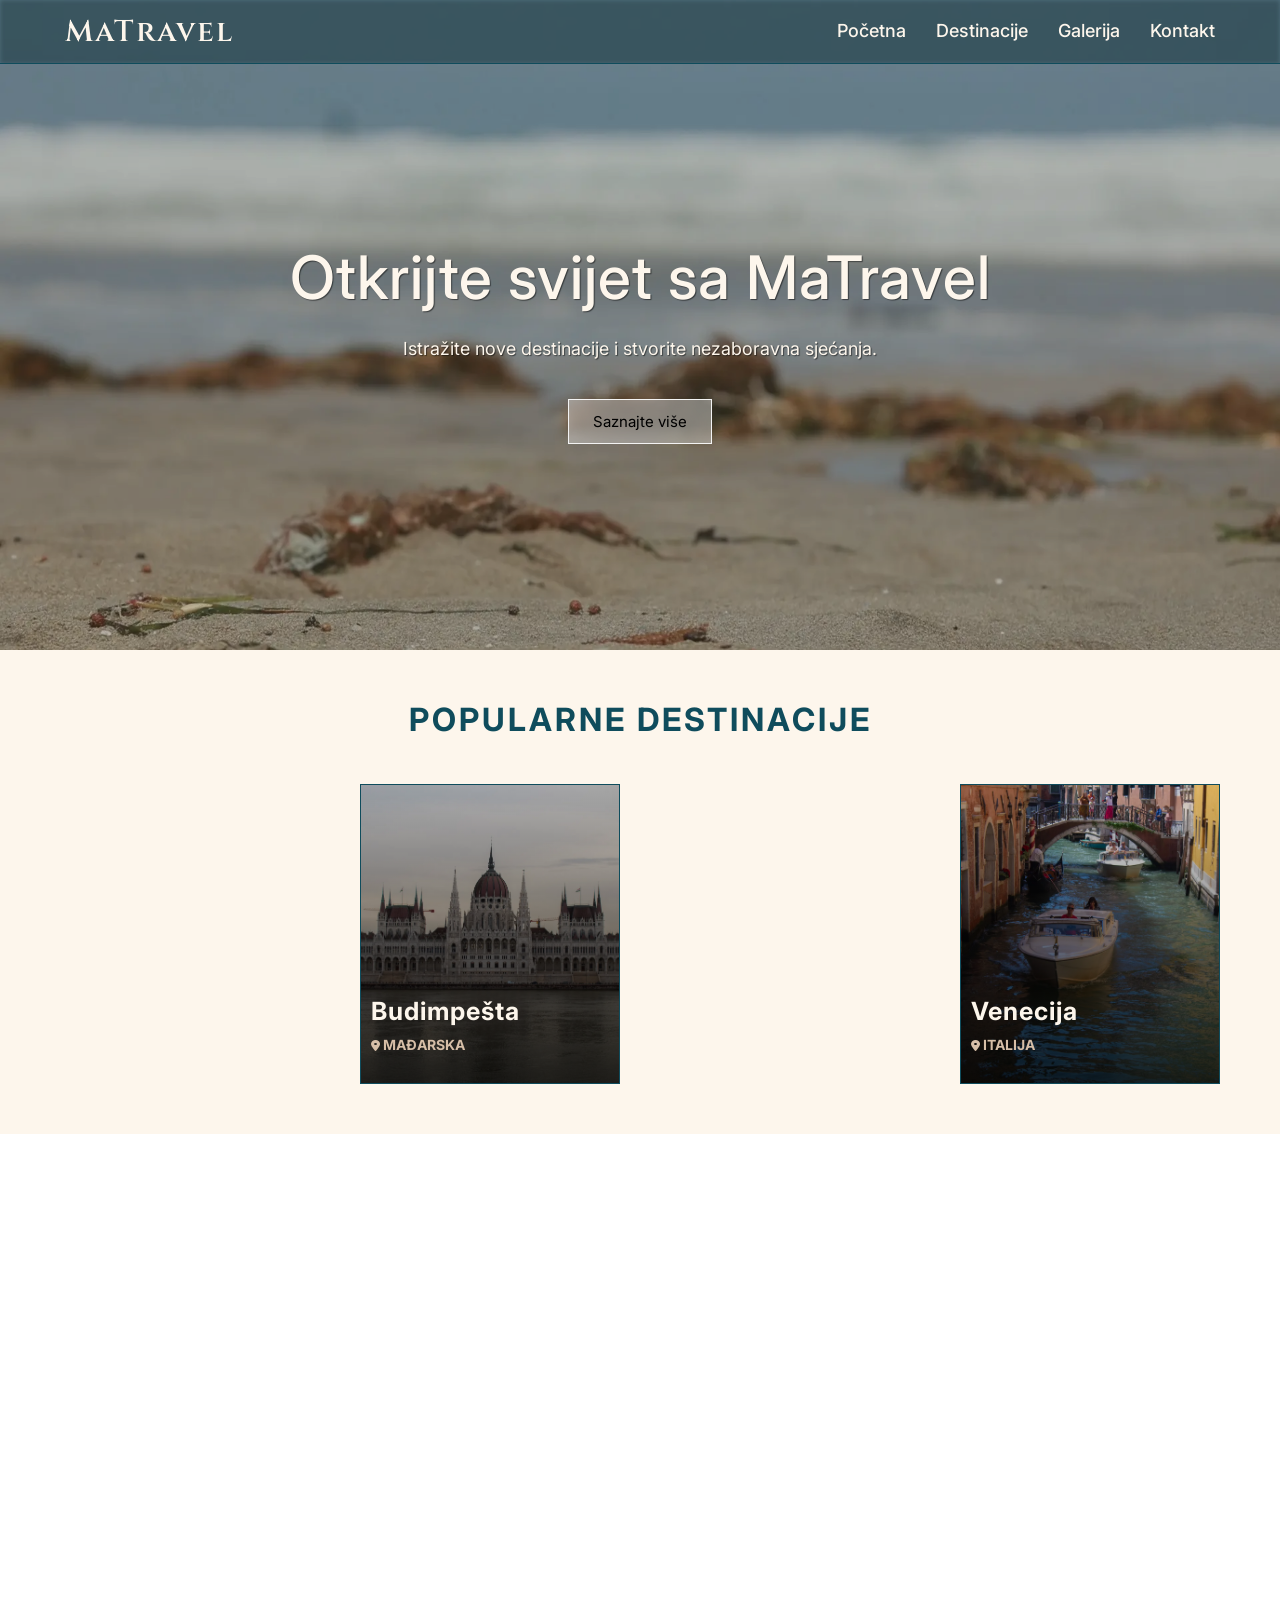
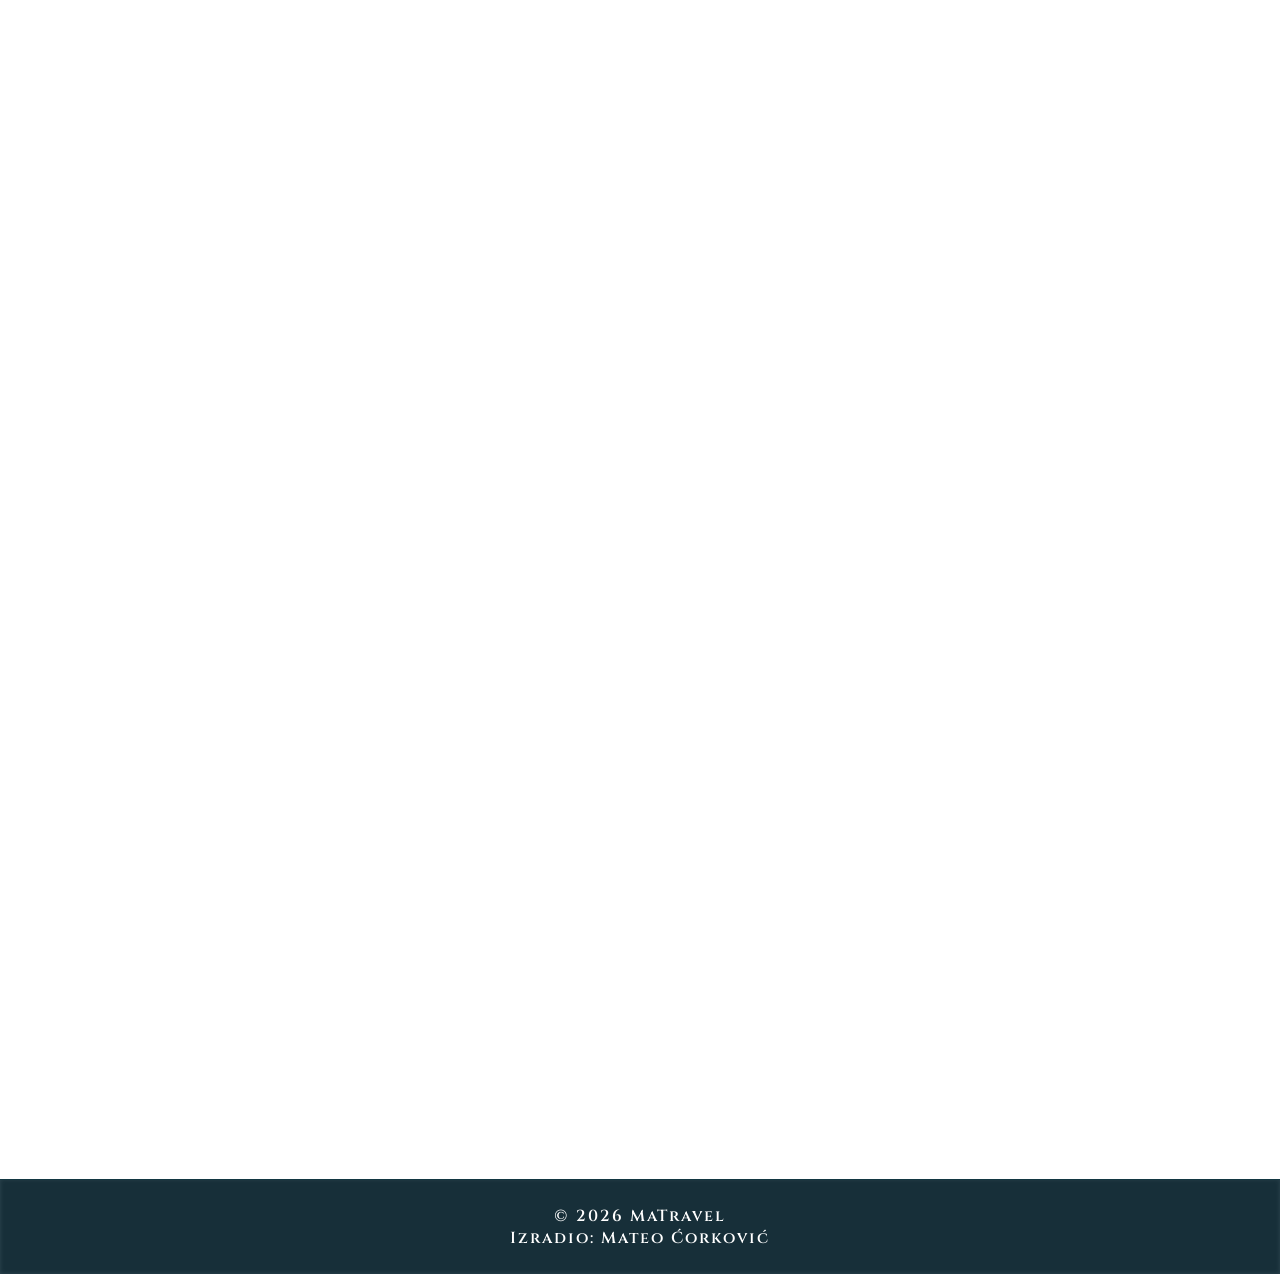
==== index.html @ d423e61f "bverbe" ====
<!DOCTYPE html>
<html lang="hr">
<head>
    <meta charset="UTF-8">
    <meta name="viewport" content="width=device-width, initial-scale=1.0">
    <meta name="description" content="MaTravel je web stranica napravljena za izradu završnog rada. Smisao stranice je da predstavlja agenciju za putovanja kako bih pomoću različitih verzija pokazao optimizaciju stranice.">
    <title>MaTrevel - destinacije i putovanja</title>
    <meta name="author" content="Mateo Ćorković">
    <link rel="stylesheet" href="izgledMINI.min.css">
    <link rel="icon" href="slike/favicon.ico" type="image/x-icon">
    <link rel="preload" as="font" href="Interfont.woff2" type="font/woff2" crossorigin>
    <link rel="preload" as="font" href="Cinzelfont.woff2" type="font/woff2" crossorigin>
    <link rel="preload" as="style" href="https://cdnjs.cloudflare.com/ajax/libs/font-awesome/6.5.0/css/all.min.css" onload="this.onload=null;this.rel='stylesheet'">
</head>
<body>
    <header class="navbar">
        <div class="container">
            <a href="index.html" class="logo">MaTravel</a>

            <nav class="navigacija" id="navigacija">
                <a href="index.html">Početna</a>
                <a href="destinacije.html">Destinacije</a>
                <a href="galerija.html">Galerija</a>
                <a href="kontakt.html">Kontakt</a>
            </nav>

            <div class="hamburger" id="hamburger">
            ☰
            </div>
        </div>
    </header>
    <main>
        <section class="pocetna skriveno">
        <video autoplay muted loop playsinline class="pozadinaplaza" preload="metadata" poster="slike/thumbnail.webp">
            <source src="video/plaza.mp4" type="video/MP4">
        </video>

        <div class="overlay"></div>
        <div class="container">
            <div class="odjeljak skriveno">
                <h1>Otkrijte svijet sa MaTravel</h1>
                <p>Istražite nove destinacije i stvorite nezaboravna sjećanja.</p>
                <a href="destinacije.html" class="odjeljakgumb">Saznajte više</a>
            </div>
        </div>
    </section>
    <section class="destinacije skriveno">
        <div class="container">
            <h2>Popularne destinacije</h2>
            <div class="karticepolozaj">
                <a href="destinacije.html" class="kartica lanzarote skriveno">
                    <div class="zoom"></div>
                    <div class="tamnije"></div>
                    <div class="karticasadrzaj">
                        <h3>Lanzarote</h3>
                        <h4><i class="fa-solid fa-location-dot"></i> Španjolska</h4>
                    </div>
                </a>
                <a href="destinacije.html" class="kartica budimpesta skriveno2">
                    <div class="zoom"></div>
                    <div class="tamnije"></div>
                    <div class="karticasadrzaj">
                        <h3>Budimpešta</h3>
                        <h4><i class="fa-solid fa-location-dot"></i> Mađarska</h4>

                    </div>
                </a>
                <a href="destinacije.html" class="kartica casablanca skriveno">
                    <div class="zoom"></div>
                    <div class="tamnije"></div>
                    <div class="karticasadrzaj">
                        <h3>Casablanca</h3>
                        <h4><i class="fa-solid fa-location-dot"></i> Maroko</h4>

                    </div>
                </a>
                <a href="destinacije.html" class="kartica venecija skriveno2">
                    <div class="zoom"></div>
                    <div class="tamnije"></div>
                    <div class="karticasadrzaj">
                        <h3>Venecija</h3>
                        <h4><i class="fa-solid fa-location-dot"></i> Italija</h4>
                    </div>
                </a>
            </div>
        </div>
    </section>
    <section class="zastobasmi skriveno">
        <div class="container">
            <div class="naslovzastobasmi skriveno">
                <h2>Zašto baš mi?</h2>
                <p>Putujte sigurno, jednostavno i bez stresa uz naš tim stručnjaka.</p>
            </div>

            <div class="karticezasto">

                <div class="karticazasto skriveno">
                    <i class="fa-solid fa-shield-halved"></i>
                    <h3>Sigurno putovanje</h3>
                    <p>Vaša sigurnost i zadovoljstvo uvijek su nam na prvom mjestu.</p>
                </div>

                <div class="karticazasto skriveno2">
                    <i class="fa-solid fa-tags"></i>
                    <h3>Najbolje cijene</h3>
                    <p>Pronađite vrhunske destinacije po povoljnim cijenama.</p>
                </div>

                <div class="karticazasto skriveno">
                    <i class="fa-solid fa-plane-departure"></i>
                    <h3>Brza rezervacija</h3>
                    <p>Rezervirajte svoje putovanje brzo i jednostavno online.</p>
                </div>

            </div>
        </div>
    </section>
    <section>
        <div class="container">
            <div class="opcenito">
                <div class="opcenitotekst skriveno2">
                    <h2>Šta je MaTravel?</h2>
                    <div class="skriven">
                    <p>MaTravel je web stranica koja omogućava ljudima da pronađu zanimljive i popularne destinacije za putovanje. Destinacije koje obuhvaća MaTrevel nisu ograničene samo na Europu već na cijeli svijet.</p>
                </div>
                <div class="skriveno2">
                    <p>Cilj MaTravel je olakšati ljudima organizirati i realizirati odmor u što kraćem vremenu i sa što manjom cijenom.</p>
                </div>
                <div class="skriveno">
                    <p>Ova stranica je izrađena za završni rad i svrha je različitim verzijama ove stranice dokazati kako radi optimizacija web stranica, te na koje se sve načine ta optimizacije može napraviti.</p>
                </div>
                <div class="gumbklasa skriveno2">
                    <a href="kontakt.html" class="gumb">Pročitaj više</a>
                </div>
                </div>
                
                <div class="opcenitoslika skriveno2">
                    <img src="slike/opcenitoslika.webp"  loading="lazy" alt="Ilustracija MaTravel stranice">
                </div>
            </div>
        </div>
    </section>

    <section class="slajdshow skriveno">
        <div class="kutijaslajd">
            <div class="slajd active">
                <img src="slike/slajdshow/venecija.webp" loading="lazy" alt="Kanali u Veneciji">
                <div class="poruka">Putovanja za pamćenje</div>
            </div>
            <div class="slajd">
                <img src="slike/slajdshow/verona.webp" loading="lazy" alt="Zgrade grada Verona">
                <div class="poruka">Neka avantura počne</div>
            </div>
            <div class="slajd">
                <img src="slike/slajdshow/lanzarote3.webp" loading="lazy" alt="Pogled sa vrha otoka Lanzarote">
                <div class="poruka">Istraži svijet</div>
            </div>
            <div class="slajd">
                <img src="slike/slajdshow/kamenje.webp" loading="lazy" alt="Kamenje i litice na Lanzaroteu">
                <div class="poruka">Putovanja za pamćenje</div>
            </div>
            <div class="slajd">
                <img src="slike/slajdshow/zagreb.webp" loading="lazy" alt="Centar grada Zagreba">
                <div class="poruka">Neka avantura počne</div>
            </div>
        </div>
    </section>

    </main>
    <footer>
        <p>© 2026 MaTravel</p>
        <p>Izradio: Mateo Ćorković</p>
    </footer>
   
    <script src="scriptMINI.min.js" defer></script>
</body>
</html>
---- izgledMINI.min.css ----
.navigacija a.active,.navigacija a:hover{border-bottom:2px solid #e9c46a}.hamburger,.logo,.navbar,.navigacija a,.odjeljak{color:#fdf6ec}.destinacije,.odjeljak,.odjeljak p,footer{text-align:center}.kartica,.logo,.navigacija a,.odjeljakgumb{text-decoration:none}.naslovzastobasmi h2,.naslovzastobasmi p,.odjeljak h1,.odjeljak p{text-shadow:1px 1px 1px rgba(0,0,0,.5)}.kartica,.pocetna,.slajdshow{overflow:hidden}.navbar,.opcenito .gumb:hover{backdrop-filter:blur(2px) brightness(0.7)}.forma button:hover,.karticazasto:hover{backdrop-filter:blur(2px) brightness(1)}*{margin:0;padding:0;box-sizing:border-box}@font-face{font-family:Inter;src:url("Interfont.woff2") format("woff2");font-weight:100 900;font-style:normal;font-display:swap}@font-face{font-family:Cinzel;src:url("Cinzelfont.woff2") format("woff2");font-weight:400 900;font-style:normal;font-display:swap}body{font-family:Inter,sans-serif;color:#222;font-display:swap}.logo,footer{font-family:Cinzel,serif;font-weight:600;letter-spacing:2px}.container{max-width:1200px;margin:0 auto;padding:0 20px}.navbar{width:100%;position:absolute;top:0;left:0;z-index:5;background:rgba(15,76,92,.25);border-bottom:1px solid #0f4c5c}.pocetna,footer{position:relative}.navbar .container{display:flex;justify-content:space-between;align-items:center;padding:0 25px}.logo{font-size:30px}.navigacija{display:flex;gap:30px;font-family:Inter,sans-serif;font-weight:500}.navigacija a{font-size:18px;transition:.4s;border-bottom:2px solid transparent;padding:20px 0}.navigacija a:hover{color:#e9c46a}.hamburger{display:none;font-size:32px;cursor:pointer}footer{z-index:10;width:100%;backdrop-filter:blur(2px) brightness(0.1);background:rgba(24,50,61,.9);border-top:1px solid #0f3741c0;color:#fff;padding:25px 0}footer p{font-size:16px}.pocetna{height:650px;display:flex;align-items:center;justify-content:center}.overlay,.pozadinaplaza{position:absolute;width:100%;height:100%;top:0;left:0}.pozadinaplaza{object-fit:cover;z-index:1}.overlay{z-index:2;background:rgba(48,48,28,.315)}.odjeljak{position:relative;z-index:3;max-width:1050px}.odjeljak h1{font-size:60px;margin-bottom:25px}.odjeljak p{font-size:18px;margin-bottom:40px}.odjeljakgumb{display:inline-block;padding:12px 24px;background-color:#fdf6ec;color:#000;font-size:15px;cursor:pointer;backdrop-filter:blur(22px) brightness(0.7);background:rgba(255,255,255,.4);border:1px solid #f3f3f3}.gumbdestinacije:hover,.odjeljakgumb:hover{background-color:#e9c46a;color:#000;transition:.5s;backdrop-filter:blur(2px) brightness(1);background:rgba(92,87,15,.25);border:1px solid #e9c46a;text-decoration:none}.destinacije{padding:50px 0;background-color:#fdf6ec}.destinacije h2{font-size:32px;color:#0f4c5c;margin-bottom:45px;letter-spacing:3px;text-transform:uppercase}.karticepolozaj{display:flex;justify-content:space-between;gap:30px;flex-wrap:wrap}.kartica{width:260px;height:300px;border:1px solid #0f4c5c;position:relative;display:flex;align-items:flex-end;color:#fdf6ec;cursor:pointer}.kutijaslajd,.slajdshow{width:100%;position:relative}.tamnije{position:absolute;inset:0;background:linear-gradient(to top,rgba(0,0,0,.8),rgba(0,0,0,.1));z-index:1}.zastobasmi,.zoom{background-size:cover;background-repeat:no-repeat}.karticasadrzaj{position:relative;padding:30px 10px;z-index:2;text-align:left;transition:transform .3s}.zastobasmi::before,.zoom{position:absolute;inset:0}.lanzarote,.lanzarote .zoom{background-image:url("slike/lanzarote/lanzarote.webp")}.budimpesta,.budimpesta .zoom{background-image:url("slike/budimpesta/budimpesta.webp")}.casablanca,.casablanca .zoom{background-image:url("slike/casablanca/casablanca.webp")}.venecija,.venecija .zoom{background-image:url("slike/venecija/venecija.webp")}.karticasadrzaj h3{font-size:25px;padding-bottom:10px;letter-spacing:1px}.karticasadrzaj h4{font-size:14px;text-transform:uppercase;color:#d6bea7}.karticasadrzaj i{font-size:12px;color:#d6bea7}.kartica:hover .karticasadrzaj{transform:translateY(-6px)}.kartica:hover .tamnije{background:linear-gradient(to top,rgba(0,0,0,.9),rgba(0,0,0,.35))}.kartica:hover .zoom{transform:scale(1.1)}.zoom{background-position:center;transition:transform .5s;z-index:0}.zastobasmi{background-image:url("slike/zastobasmi.webp");position:relative;padding:80px 0;color:#fdf6ec;text-align:center;background-position:center 50%}.naslovzastobasmi{margin-bottom:50px}.zastobasmi::before{content:"";background:rgba(17,17,11,.493)}.naslovzastobasmi h2{font-size:34px;margin-bottom:15px;letter-spacing:1px}.naslovzastobasmi p{font-size:17px;color:#fdf6ec}.zastobasmi .container{position:relative;z-index:2}.karticezasto{display:flex;justify-content:space-between;gap:30px}.karticazasto{flex:1;max-width:320px;padding:35px 25px;transition:.5s;color:#000;backdrop-filter:blur(2px) brightness(0.9);background:rgba(255,255,255,.4);border:1px solid #fdf6ec}.karticazasto:hover{color:#fdf6ec;background:rgba(15,76,92,.25);border:1px solid #0f4c5c;transition:.5s}.poruka,.slajd::before{background:rgba(0,0,0,.4)}.budimpesta:hover,.lanzarote:hover,.venecija:hover{transition:.5s ease-in-out}.karticazasto p{padding-top:10px}.prazno{margin-top:60px}.slajdshow{height:600px}.kutijaslajd{height:100%}.destinacijaslika::before,.poruka,.slajd,.slajd::before{position:absolute;inset:0}.slajd{height:600px;opacity:0;transition:opacity .8s}.skriveno,.skriveno2{opacity:0;transition:1s}.slajd.active{opacity:1}.slajd::before{content:"";z-index:1}.slajd img{object-fit:cover;width:100%;height:100%;transform:scale(1.05);transition:transform 1s}.slajd.active img{transform:scale(1)}.poruka{z-index:2;font-size:32px;display:flex;justify-content:center;align-items:center;color:#fdf6ec;padding-bottom:30px}.destinacijaslika,.karticaugaleriji{position:relative;overflow:hidden}.skriveno{transform:translateY(50px)}.skriveno2{transform:translateY(-50px)}.pokazi{opacity:1;transform:translateY(0)}.opcenito{display:flex;align-items:center;justify-content:space-between;padding:70px 0}.opcenitotekst{width:50%}.opcenito h2{font-size:36px;margin-bottom:22px}.opcenito p{font-size:16px;line-height:1.6;margin-bottom:12px}.forma button,.gumbdestinacije,.opcenito .gumb{color:#fdf6ec;font-size:15px;cursor:pointer;text-decoration:none}.opcenitoslika{width:50%;display:flex;justify-content:right;align-items:right}.opcenitoslika img{width:90%;max-width:500px;border:1px solid #000;object-fit:contain}.gumbklasa{margin-top:40px}.forma button,.opcenito .gumb{padding:12px 24px;border:1px solid #0f4c5c;backdrop-filter:blur(2px) brightness(0.2);background:rgba(15,76,92,.25)}.opcenito .gumb:hover{background-color:#e9c46a;color:#000;transition:.5s;text-decoration:none;background:rgba(122,116,23,.5);border:1px solid #e9c46a}img,video{max-width:100%;height:auto}video{pointer-events:none}.tamnija{backdrop-filter:blur(2px) brightness(0.32);background-color:#3e5762;border-bottom:1px solid #0f4c5c}.destinacijeskrol{display:flex;align-items:center;justify-content:space-between;height:404px;gap:1px}.destinacijaslika,.okvir{height:350px;border:1px solid #000}.destinacijaslika{flex:1;background-size:cover;background-position:center}.destinacijaslika::before{content:""}.destinacijaslika:hover::before{background:linear-gradient(to top,rgba(0,0,0,.5),rgba(0,0,0,.1))}.destinacijatekst{flex:1}.okvir{padding:30px}.gumbdestinacije{display:inline-block;padding:12px 24px;backdrop-filter:blur(22px) brightness(0.7);background:#0f4c5c;border:1px solid #000}.destinacijatekst h2{font-size:32px;margin-bottom:10px}.destinacijatekst h3{font-size:16px;margin-bottom:20px;text-transform:uppercase;color:#0f4c5c}.destinacijatekst h4{font-size:18px;margin-bottom:10px;letter-spacing:1px}.destinacijatekst p{padding-bottom:20px}.info{display:flex;justify-content:space-between;align-items:center}.reverse{flex-direction:row-reverse}.lanzarote:hover{background-image:url("slike/lanzarote/lanzarote2.webp")}.budimpesta:hover{background-image:url("slike/budimpesta/budimpesta2.webp")}.venecija:hover{background-image:url("slike/venecija/IMG_3850.webp")}h1{padding-top:35px;letter-spacing:1px;font-size:36px;font-weight:500}.galerijaslika{display:grid;grid-template-columns:repeat(3,1fr);grid-auto-rows:270px;gap:2px;margin-top:20px;margin-bottom:30px}.karticaugaleriji img{width:100%;height:100%;border:1px solid #000;object-fit:cover;transition:transform .3s;cursor:pointer}.karticaugaleriji img:hover{transform:scale(1.05);border:1px solid #000}.karticaugaleriji.duplo{grid-row:span 2}.kontakt{display:grid;grid-template-columns:1.6fr 1fr;gap:60px;margin-top:150px;margin-bottom:40px;border:1px solid #000;background-color:#d6bea754}.forma,.pedesetposto{gap:10px;display:flex}.kontaktlijevo{padding:30px}.kontaktdesno{padding:20px}.forma{flex-direction:column;width:100%}.forma input,.forma textarea{padding:10px;border:1px solid #000;outline:0}.unutrasnjost{display:flex;flex-direction:column;flex:1}.forma button:hover{background-color:#e9c46a;color:#000;transition:.5s;background:rgba(92,87,15,.25);border:1px solid #ccab57;text-decoration:none}.infokontakt{font-size:18px;padding-top:60px;padding-bottom:50px}.infokontakt i{font-size:30px;padding-right:20px}.kontaktinfo h3{font-size:23px;padding-top:20px;padding-bottom:40px;color:#0f4c5c}.kontaktinfo h2{font-size:30px;letter-spacing:1px}.drustvenemreze i{font-size:30px;padding-right:10px}html{scroll-behavior:smooth}@media (max-width:1270px){.container{padding:0 20px}.karticepolozaj{justify-content:center}.kartica{width:calc(50% - 20px)}.galerijaslika{grid-auto-rows:200px}.infokontakt{padding-top:40px;padding-bottom:40px}.kontakt{gap:10px}}@media (max-width:768px){.destinacijeskrol,.naslovzastobasmi{margin-bottom:15px}.navbar .container{padding:10px 20px}.hamburger{display:block;font-size:30px;cursor:pointer;z-index:5}.navigacija{position:absolute;left:0;top:100%;right:0;flex-direction:column;background:rgba(15,76,92,.95);backdrop-filter:blur(10px);overflow:hidden;max-height:0;transition:max-height .4s}.navigacija a{padding:15px;text-align:center;width:100%}.navigacija.active{max-height:500px;position:fixed;gap:20px;background:#3e5762}.pocetna{height:450px}.slajd,.slajdshow{height:480px}.odjeljak{margin-top:60px}.odjeljak h1{font-size:38px}.odjeljak p{font-size:16px}.kartica{width:90%}.karticazasto{flex-direction:column;align-items:center;max-width:100%;width:90%}.opcenito{flex-direction:column;text-align:center;gap:30px}.destinacijaslika,.opcenitoslika{display:none}.opcenitotekst{text-align:left;width:90%}.karticezasto{flex-direction:column;align-items:center;gap:10px}.destinacijeskrol{flex-direction:column;margin-top:15px;height:auto}.okvir{padding:15px;height:auto}.galerijaslika{grid-template-columns:repeat(2,1fr);grid-auto-rows:170px}.karticaugaleriji.duplo{grid-row:span 2}.kontakt{grid-template-columns:1fr;gap:10px;margin-top:80px}.pedesetposto{flex-direction:column}.forma{padding:0 10px}.infokontakt{padding:7px 0}.kontaktlijevo{padding:20px 30px 0}.kontaktinfo h3{padding-bottom:10px}.zastobasmi{background-image:url("slike/zastobasmimobitel.webp")}}
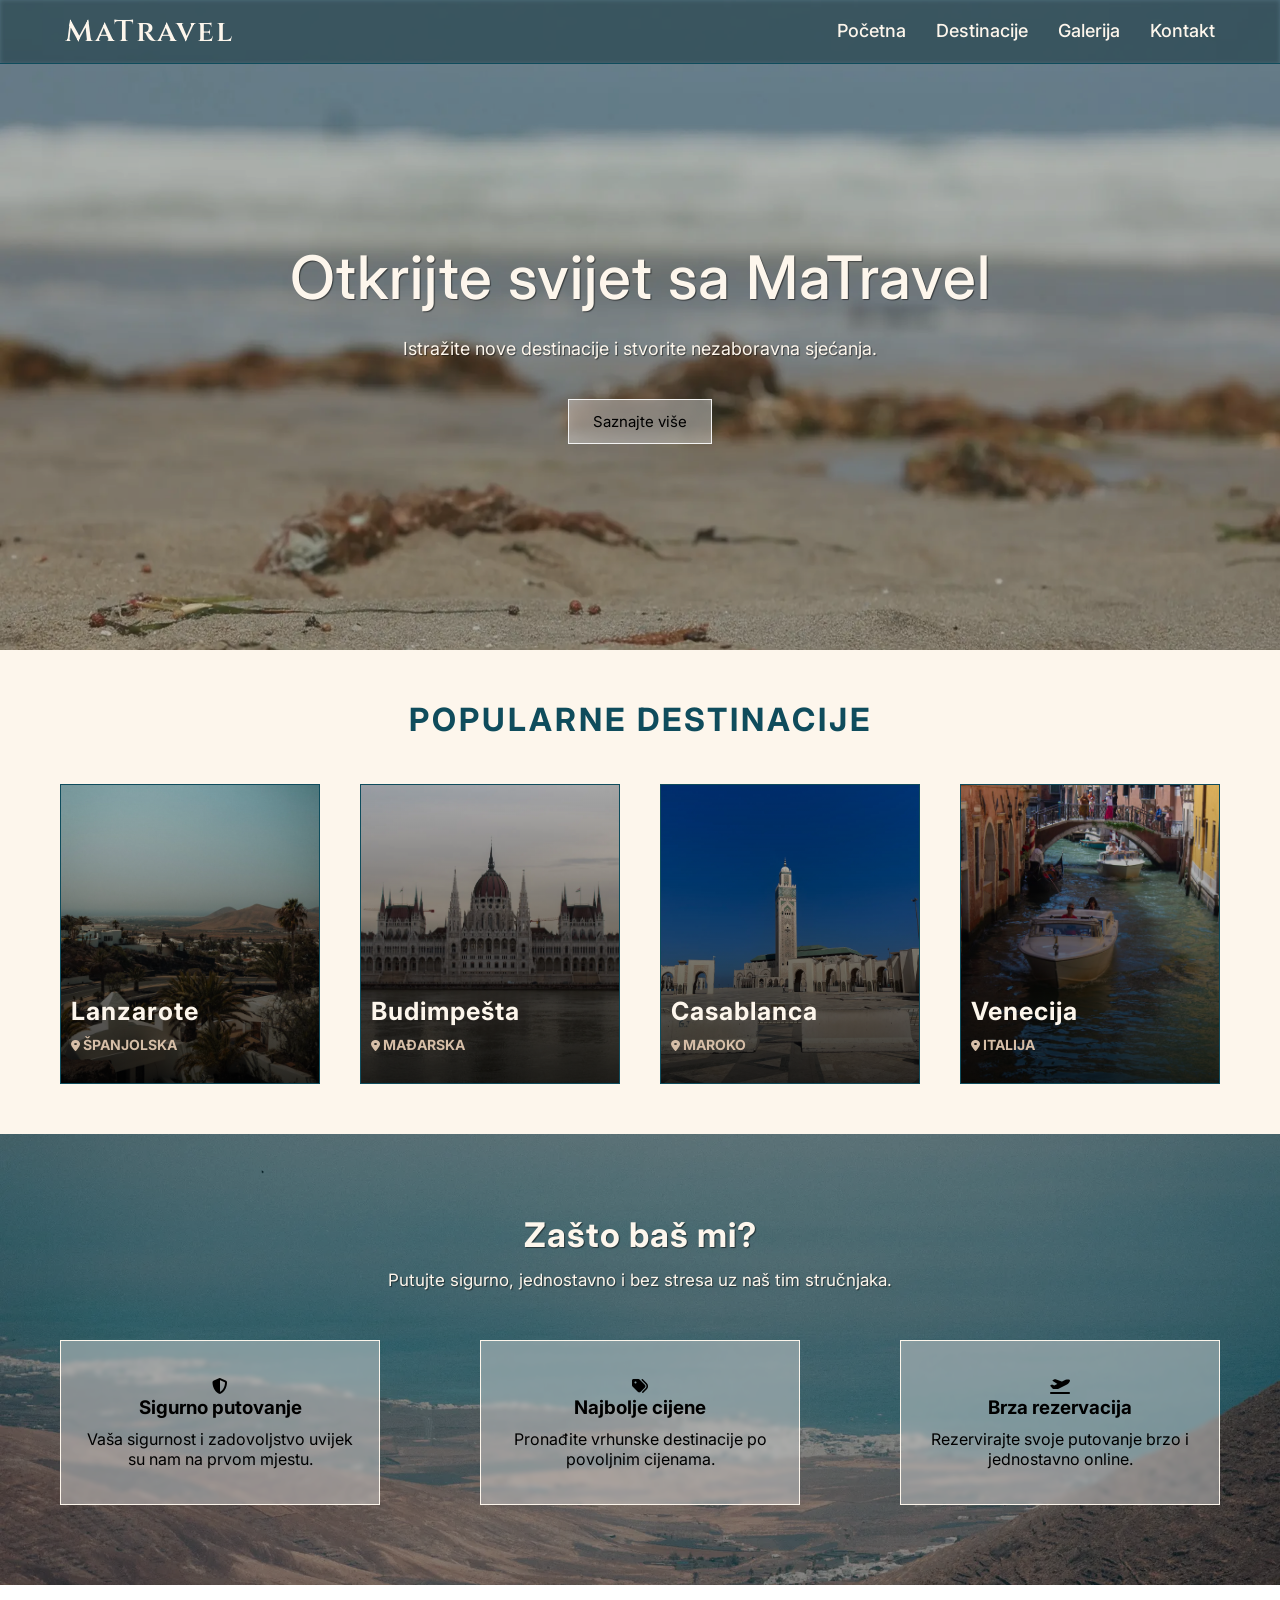
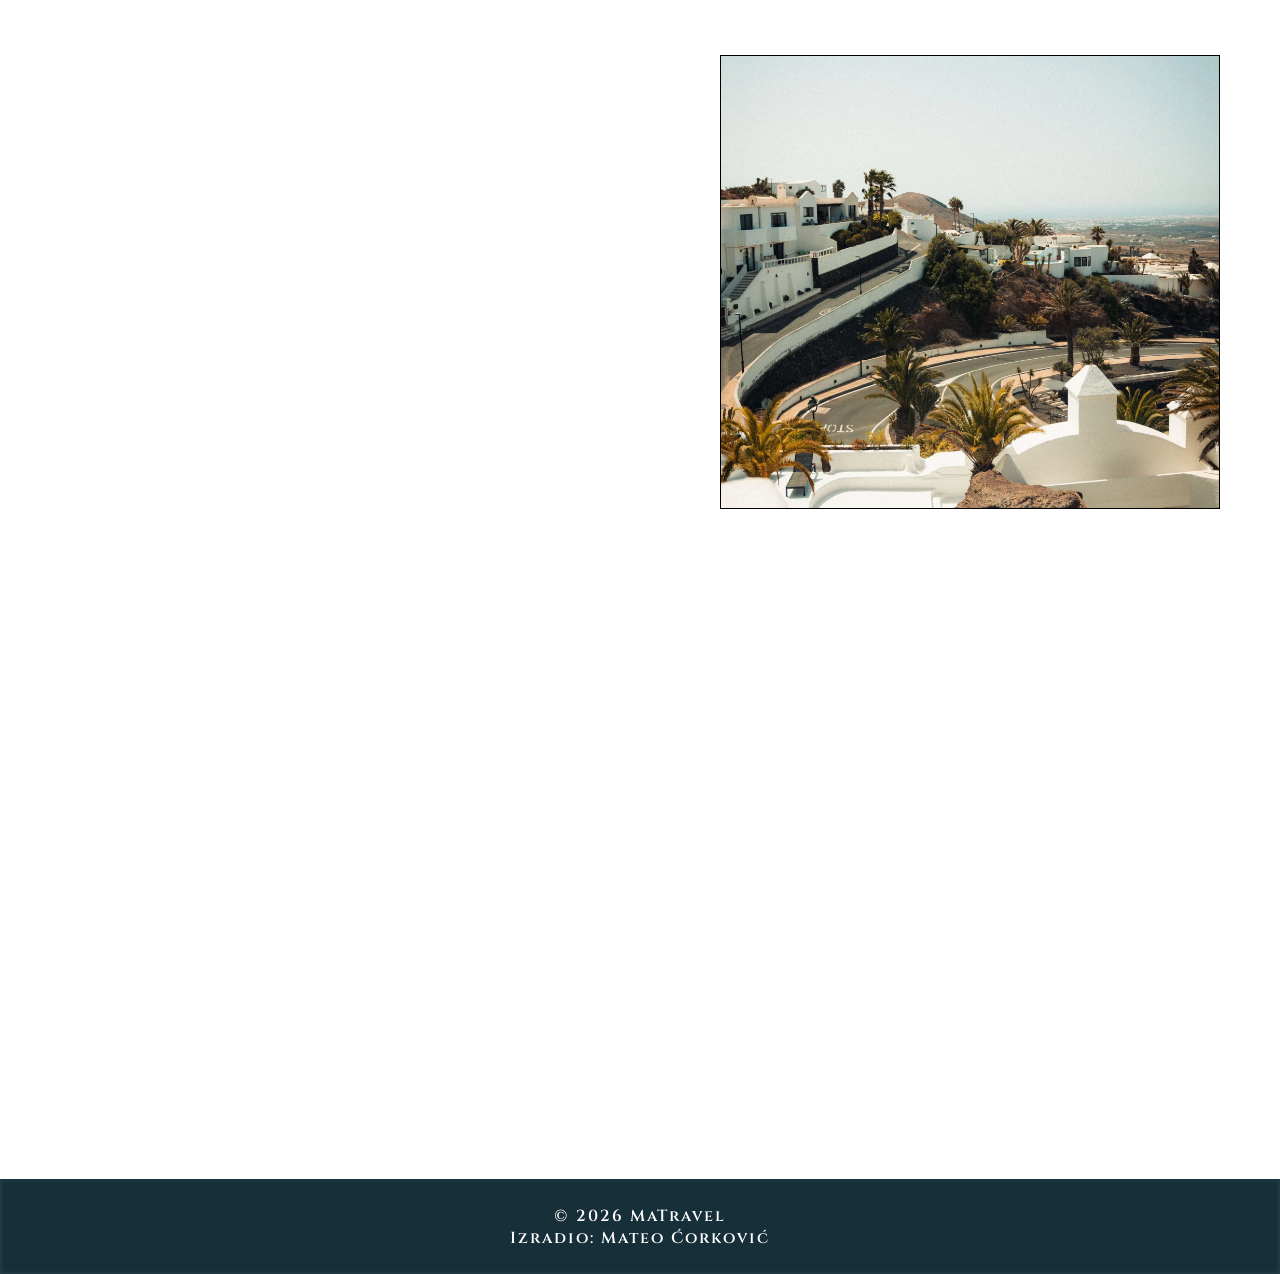
==== commit 35dd5c38: "nnoveslie" ====
--- a/index.html
+++ b/index.html
@@ -16,14 +16,12 @@
     <header class="navbar">
         <div class="container">
             <a href="index.html" class="logo">MaTravel</a>
-
             <nav class="navigacija" id="navigacija">
                 <a href="index.html">Početna</a>
                 <a href="destinacije.html">Destinacije</a>
                 <a href="galerija.html">Galerija</a>
                 <a href="kontakt.html">Kontakt</a>
             </nav>
-
             <div class="hamburger" id="hamburger">
             ☰
             </div>
@@ -34,7 +32,6 @@
         <video autoplay muted loop playsinline class="pozadinaplaza" preload="metadata" poster="slike/thumbnail.webp">
             <source src="video/plaza.mp4" type="video/MP4">
         </video>
-
         <div class="overlay"></div>
         <div class="container">
             <div class="odjeljak skriveno">
@@ -144,23 +141,58 @@
     <section class="slajdshow skriveno">
         <div class="kutijaslajd">
             <div class="slajd active">
-                <img src="slike/slajdshow/venecija.webp" loading="lazy" alt="Kanali u Veneciji">
+                <img src="slike/slajdshow/venecija1920.webp"
+                srcset="slike/slajdshow/venecija800.webp 800w, 
+                        slike/slajdshow/venecija1000.webp 1000w, 
+                        slike/slajdshow/venecija1200.webp 1200w, 
+                        slike/slajdshow/venecija1600.webp 1600w, 
+                        slike/slajdshow/venecija1920.webp 1920w" 
+                sizes="100vw"
+                loading="lazy" alt="Kanali u Veneciji">
                 <div class="poruka">Putovanja za pamćenje</div>
             </div>
             <div class="slajd">
-                <img src="slike/slajdshow/verona.webp" loading="lazy" alt="Zgrade grada Verona">
+                <img src="slike/slajdshow/verona1920.webp"
+                srcset="slike/slajdshow/verona800.webp 800w, 
+                        slike/slajdshow/verona1000.webp 1000w, 
+                        slike/slajdshow/verona1200.webp 1200w, 
+                        slike/slajdshow/verona1600.webp 1600w, 
+                        slike/slajdshow/verona1920.webp 1920w" 
+                sizes="100vw"
+                loading="lazy" alt="Zgrade grada Verona">
                 <div class="poruka">Neka avantura počne</div>
             </div>
             <div class="slajd">
-                <img src="slike/slajdshow/lanzarote3.webp" loading="lazy" alt="Pogled sa vrha otoka Lanzarote">
+                <img src="slike/slajdshow/lanzarote31920.webp" 
+                srcset="slike/slajdshow/lanzarote3800.webp 800w, 
+                        slike/slajdshow/lanzarote31000.webp 1000w, 
+                        slike/slajdshow/lanzarote31200.webp 1200w, 
+                        slike/slajdshow/lanzarote31600.webp 1600w, 
+                        slike/slajdshow/lanzarote31920.webp 1920w" 
+                sizes="100vw"
+                loading="lazy" alt="Pogled sa vrha otoka Lanzarote">
                 <div class="poruka">Istraži svijet</div>
             </div>
             <div class="slajd">
-                <img src="slike/slajdshow/kamenje.webp" loading="lazy" alt="Kamenje i litice na Lanzaroteu">
+                <img src="slike/slajdshow/kamenje1920.webp" 
+                srcset="slike/slajdshow/kamenje800.webp 800w, 
+                        slike/slajdshow/kamenje1000.webp 1000w, 
+                        slike/slajdshow/kamenje1200.webp 1200w, 
+                        slike/slajdshow/kamenje1600.webp 1600w, 
+                        slike/slajdshow/kamenje1920.webp 1920w" 
+                sizes="100vw"
+                loading="lazy" alt="Kamenje i litice na Lanzaroteu">
                 <div class="poruka">Putovanja za pamćenje</div>
             </div>
             <div class="slajd">
-                <img src="slike/slajdshow/zagreb.webp" loading="lazy" alt="Centar grada Zagreba">
+                <img src="slike/slajdshow/zagreb1920.webp"
+                srcset="slike/slajdshow/zagreb800.webp 800w, 
+                        slike/slajdshow/zagreb1000.webp 1000w, 
+                        slike/slajdshow/zagreb1200.webp 1200w, 
+                        slike/slajdshow/zagreb1600.webp 1600w, 
+                        slike/slajdshow/zagreb1920.webp 1920w" 
+                sizes="100vw"
+                loading="lazy" alt="Centar grada Zagreba">
                 <div class="poruka">Neka avantura počne</div>
             </div>
         </div>
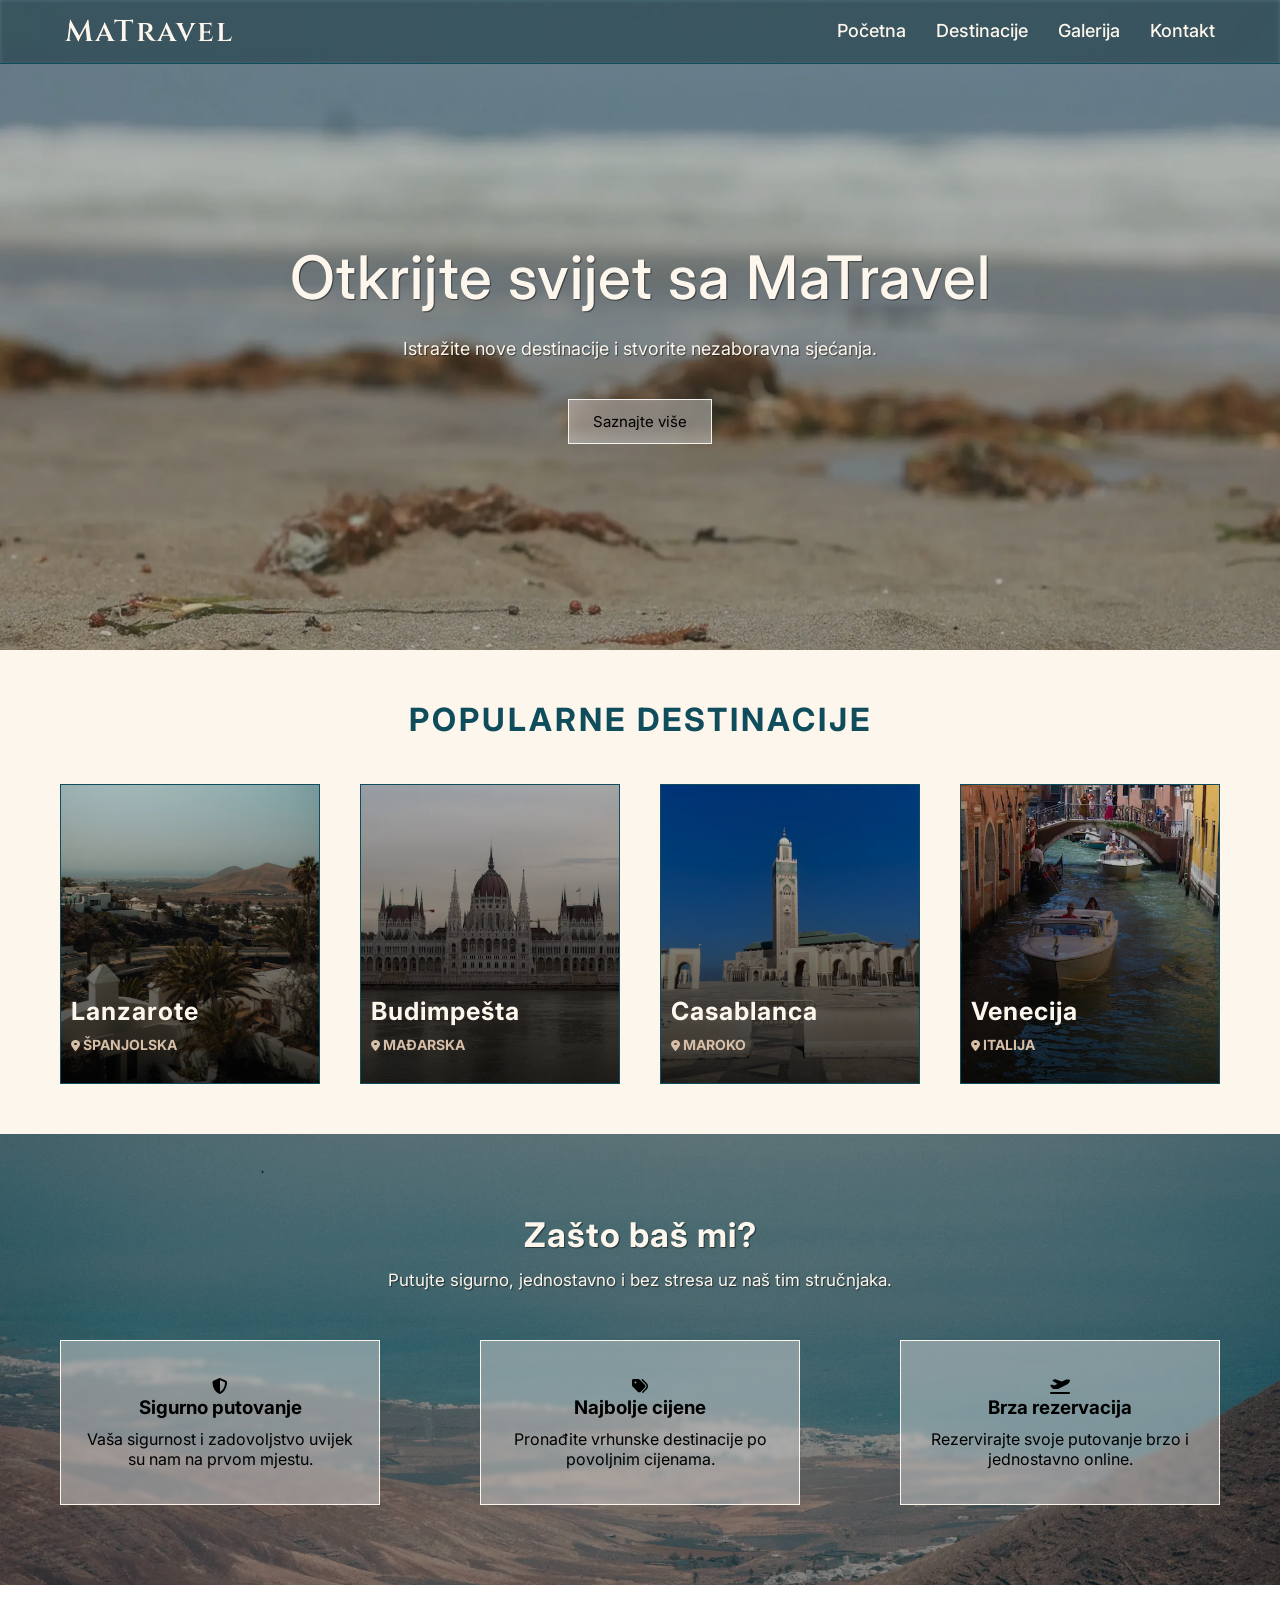
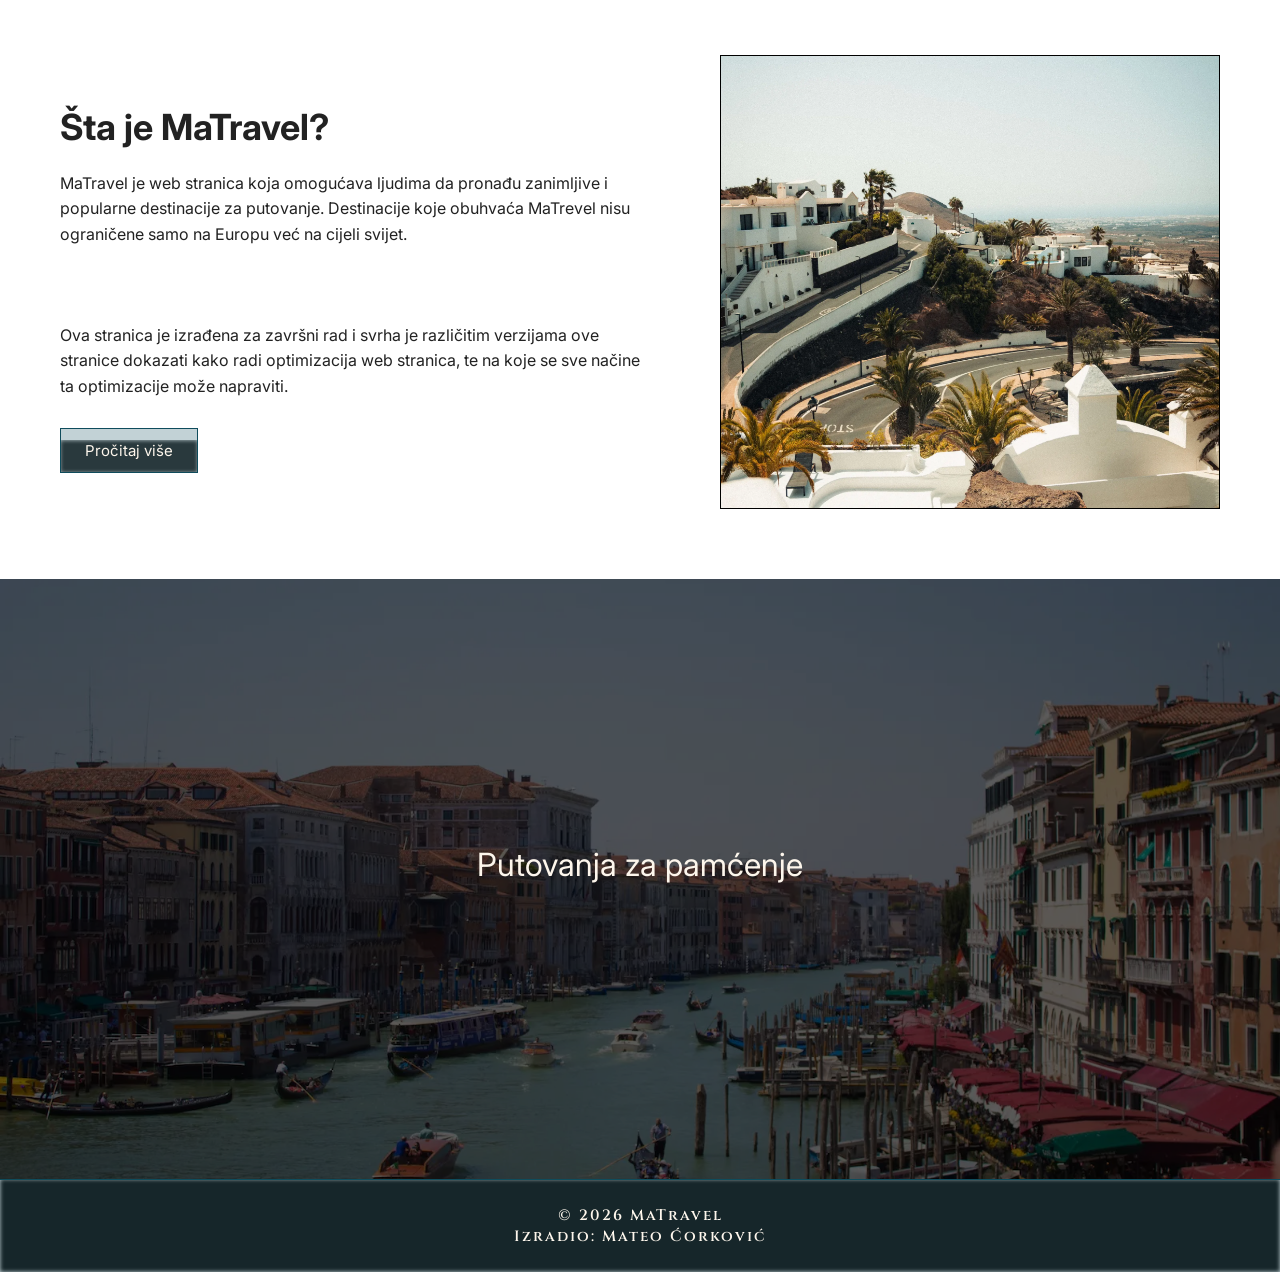
==== commit bcc04c3f: "bdfbdfbdf" ====
--- a/index.html
+++ b/index.html
@@ -45,34 +45,57 @@
         <div class="container">
             <h2>Popularne destinacije</h2>
             <div class="karticepolozaj">
-                <a href="destinacije.html" class="kartica lanzarote skriveno">
-                    <div class="zoom"></div>
+                <a href="destinacije.html" class="kartica skriveno">
+                    <img class="zoom" src="slike/lanzarote/lanzarote1200.webp" 
+                    srcset="slike/lanzarote/lanzarote700.webp 700w, 
+                            slike/lanzarote/lanzarote800.webp 800w,
+                            slike/lanzarote/lanzarote1000.webp 1000w,
+                            slike/lanzarote/lanzarote1200.webp 1200w"
+                    sizes="(max-width:768px) 100vw, 25vw" 
+                    alt="Pogled sa vrha otoka Lanzarote" 
+                    loading="lazy">
                     <div class="tamnije"></div>
                     <div class="karticasadrzaj">
                         <h3>Lanzarote</h3>
                         <h4><i class="fa-solid fa-location-dot"></i> Španjolska</h4>
                     </div>
                 </a>
-                <a href="destinacije.html" class="kartica budimpesta skriveno2">
-                    <div class="zoom"></div>
+                <a href="destinacije.html" class="kartica skriveno2">
+                    <img class="zoom" src="slike/budimpesta/budimpesta1200.webp" 
+                    srcset="slike/budimpesta/budimpesta700.webp 700w, 
+                            slike/budimpesta/budimpesta800.webp 800w, 
+                            slike/budimpesta/budimpesta1000.webp 1000w,
+                            slike/budimpesta/budimpesta1200.webp 1200w" 
+                    sizes="(max-width:768px) 100vw, 25vw" 
+                    alt="Budimpešta" loading="lazy">
                     <div class="tamnije"></div>
                     <div class="karticasadrzaj">
                         <h3>Budimpešta</h3>
                         <h4><i class="fa-solid fa-location-dot"></i> Mađarska</h4>
-
-                    </div>
-                </a>
-                <a href="destinacije.html" class="kartica casablanca skriveno">
-                    <div class="zoom"></div>
+                    </div>
+                </a>
+                <a href="destinacije.html" class="kartica skriveno">
+                    <img class="zoom" src="slike/casablanca/casablanca1200.webp" 
+                    srcset="slike/casablanca/casablanca700.webp 700w,
+                            slike/casablanca/casablanca800.webp 800w, 
+                            slike/casablanca/casablanca1000.webp 1000w,   
+                            slike/casablanca/casablanca1200.webp 1200w" 
+                    sizes="(max-width:768px) 100vw, 25vw" 
+                    alt="Casablanca" loading="lazy">
                     <div class="tamnije"></div>
                     <div class="karticasadrzaj">
                         <h3>Casablanca</h3>
                         <h4><i class="fa-solid fa-location-dot"></i> Maroko</h4>
-
-                    </div>
-                </a>
-                <a href="destinacije.html" class="kartica venecija skriveno2">
-                    <div class="zoom"></div>
+                    </div>
+                </a>
+                <a href="destinacije.html" class="kartica skriveno2">
+                    <img class="zoom" src="slike/venecija/venecija.webp" 
+                    srcset="slike/venecija/venecija700.webp 700w, 
+                            slike/venecija/venecija800.webp 800w,
+                            slike/venecija/venecija1000.webp 1000w,
+                            slike/venecija/venecija1200.webp 1200w" 
+                    sizes="(max-width:768px) 100vw, 25vw" 
+                    alt="Venecija" loading="lazy">
                     <div class="tamnije"></div>
                     <div class="karticasadrzaj">
                         <h3>Venecija</h3>
--- a/izgledMINI.min.css
+++ b/izgledMINI.min.css
@@ -1 +1 @@
-.navigacija a.active,.navigacija a:hover{border-bottom:2px solid #e9c46a}.hamburger,.logo,.navbar,.navigacija a,.odjeljak{color:#fdf6ec}.destinacije,.odjeljak,.odjeljak p,footer{text-align:center}.kartica,.logo,.navigacija a,.odjeljakgumb{text-decoration:none}.naslovzastobasmi h2,.naslovzastobasmi p,.odjeljak h1,.odjeljak p{text-shadow:1px 1px 1px rgba(0,0,0,.5)}.kartica,.pocetna,.slajdshow{overflow:hidden}.navbar,.opcenito .gumb:hover{backdrop-filter:blur(2px) brightness(0.7)}.forma button:hover,.karticazasto:hover{backdrop-filter:blur(2px) brightness(1)}*{margin:0;padding:0;box-sizing:border-box}@font-face{font-family:Inter;src:url("Interfont.woff2") format("woff2");font-weight:100 900;font-style:normal;font-display:swap}@font-face{font-family:Cinzel;src:url("Cinzelfont.woff2") format("woff2");font-weight:400 900;font-style:normal;font-display:swap}body{font-family:Inter,sans-serif;color:#222;font-display:swap}.logo,footer{font-family:Cinzel,serif;font-weight:600;letter-spacing:2px}.container{max-width:1200px;margin:0 auto;padding:0 20px}.navbar{width:100%;position:absolute;top:0;left:0;z-index:5;background:rgba(15,76,92,.25);border-bottom:1px solid #0f4c5c}.pocetna,footer{position:relative}.navbar .container{display:flex;justify-content:space-between;align-items:center;padding:0 25px}.logo{font-size:30px}.navigacija{display:flex;gap:30px;font-family:Inter,sans-serif;font-weight:500}.navigacija a{font-size:18px;transition:.4s;border-bottom:2px solid transparent;padding:20px 0}.navigacija a:hover{color:#e9c46a}.hamburger{display:none;font-size:32px;cursor:pointer}footer{z-index:10;width:100%;backdrop-filter:blur(2px) brightness(0.1);background:rgba(24,50,61,.9);border-top:1px solid #0f3741c0;color:#fff;padding:25px 0}footer p{font-size:16px}.pocetna{height:650px;display:flex;align-items:center;justify-content:center}.overlay,.pozadinaplaza{position:absolute;width:100%;height:100%;top:0;left:0}.pozadinaplaza{object-fit:cover;z-index:1}.overlay{z-index:2;background:rgba(48,48,28,.315)}.odjeljak{position:relative;z-index:3;max-width:1050px}.odjeljak h1{font-size:60px;margin-bottom:25px}.odjeljak p{font-size:18px;margin-bottom:40px}.odjeljakgumb{display:inline-block;padding:12px 24px;background-color:#fdf6ec;color:#000;font-size:15px;cursor:pointer;backdrop-filter:blur(22px) brightness(0.7);background:rgba(255,255,255,.4);border:1px solid #f3f3f3}.gumbdestinacije:hover,.odjeljakgumb:hover{background-color:#e9c46a;color:#000;transition:.5s;backdrop-filter:blur(2px) brightness(1);background:rgba(92,87,15,.25);border:1px solid #e9c46a;text-decoration:none}.destinacije{padding:50px 0;background-color:#fdf6ec}.destinacije h2{font-size:32px;color:#0f4c5c;margin-bottom:45px;letter-spacing:3px;text-transform:uppercase}.karticepolozaj{display:flex;justify-content:space-between;gap:30px;flex-wrap:wrap}.kartica{width:260px;height:300px;border:1px solid #0f4c5c;position:relative;display:flex;align-items:flex-end;color:#fdf6ec;cursor:pointer}.kutijaslajd,.slajdshow{width:100%;position:relative}.tamnije{position:absolute;inset:0;background:linear-gradient(to top,rgba(0,0,0,.8),rgba(0,0,0,.1));z-index:1}.zastobasmi,.zoom{background-size:cover;background-repeat:no-repeat}.karticasadrzaj{position:relative;padding:30px 10px;z-index:2;text-align:left;transition:transform .3s}.zastobasmi::before,.zoom{position:absolute;inset:0}.lanzarote,.lanzarote .zoom{background-image:url("slike/lanzarote/lanzarote.webp")}.budimpesta,.budimpesta .zoom{background-image:url("slike/budimpesta/budimpesta.webp")}.casablanca,.casablanca .zoom{background-image:url("slike/casablanca/casablanca.webp")}.venecija,.venecija .zoom{background-image:url("slike/venecija/venecija.webp")}.karticasadrzaj h3{font-size:25px;padding-bottom:10px;letter-spacing:1px}.karticasadrzaj h4{font-size:14px;text-transform:uppercase;color:#d6bea7}.karticasadrzaj i{font-size:12px;color:#d6bea7}.kartica:hover .karticasadrzaj{transform:translateY(-6px)}.kartica:hover .tamnije{background:linear-gradient(to top,rgba(0,0,0,.9),rgba(0,0,0,.35))}.kartica:hover .zoom{transform:scale(1.1)}.zoom{background-position:center;transition:transform .5s;z-index:0}.zastobasmi{background-image:url("slike/zastobasmi.webp");position:relative;padding:80px 0;color:#fdf6ec;text-align:center;background-position:center 50%}.naslovzastobasmi{margin-bottom:50px}.zastobasmi::before{content:"";background:rgba(17,17,11,.493)}.naslovzastobasmi h2{font-size:34px;margin-bottom:15px;letter-spacing:1px}.naslovzastobasmi p{font-size:17px;color:#fdf6ec}.zastobasmi .container{position:relative;z-index:2}.karticezasto{display:flex;justify-content:space-between;gap:30px}.karticazasto{flex:1;max-width:320px;padding:35px 25px;transition:.5s;color:#000;backdrop-filter:blur(2px) brightness(0.9);background:rgba(255,255,255,.4);border:1px solid #fdf6ec}.karticazasto:hover{color:#fdf6ec;background:rgba(15,76,92,.25);border:1px solid #0f4c5c;transition:.5s}.poruka,.slajd::before{background:rgba(0,0,0,.4)}.budimpesta:hover,.lanzarote:hover,.venecija:hover{transition:.5s ease-in-out}.karticazasto p{padding-top:10px}.prazno{margin-top:60px}.slajdshow{height:600px}.kutijaslajd{height:100%}.destinacijaslika::before,.poruka,.slajd,.slajd::before{position:absolute;inset:0}.slajd{height:600px;opacity:0;transition:opacity .8s}.skriveno,.skriveno2{opacity:0;transition:1s}.slajd.active{opacity:1}.slajd::before{content:"";z-index:1}.slajd img{object-fit:cover;width:100%;height:100%;transform:scale(1.05);transition:transform 1s}.slajd.active img{transform:scale(1)}.poruka{z-index:2;font-size:32px;display:flex;justify-content:center;align-items:center;color:#fdf6ec;padding-bottom:30px}.destinacijaslika,.karticaugaleriji{position:relative;overflow:hidden}.skriveno{transform:translateY(50px)}.skriveno2{transform:translateY(-50px)}.pokazi{opacity:1;transform:translateY(0)}.opcenito{display:flex;align-items:center;justify-content:space-between;padding:70px 0}.opcenitotekst{width:50%}.opcenito h2{font-size:36px;margin-bottom:22px}.opcenito p{font-size:16px;line-height:1.6;margin-bottom:12px}.forma button,.gumbdestinacije,.opcenito .gumb{color:#fdf6ec;font-size:15px;cursor:pointer;text-decoration:none}.opcenitoslika{width:50%;display:flex;justify-content:right;align-items:right}.opcenitoslika img{width:90%;max-width:500px;border:1px solid #000;object-fit:contain}.gumbklasa{margin-top:40px}.forma button,.opcenito .gumb{padding:12px 24px;border:1px solid #0f4c5c;backdrop-filter:blur(2px) brightness(0.2);background:rgba(15,76,92,.25)}.opcenito .gumb:hover{background-color:#e9c46a;color:#000;transition:.5s;text-decoration:none;background:rgba(122,116,23,.5);border:1px solid #e9c46a}img,video{max-width:100%;height:auto}video{pointer-events:none}.tamnija{backdrop-filter:blur(2px) brightness(0.32);background-color:#3e5762;border-bottom:1px solid #0f4c5c}.destinacijeskrol{display:flex;align-items:center;justify-content:space-between;height:404px;gap:1px}.destinacijaslika,.okvir{height:350px;border:1px solid #000}.destinacijaslika{flex:1;background-size:cover;background-position:center}.destinacijaslika::before{content:""}.destinacijaslika:hover::before{background:linear-gradient(to top,rgba(0,0,0,.5),rgba(0,0,0,.1))}.destinacijatekst{flex:1}.okvir{padding:30px}.gumbdestinacije{display:inline-block;padding:12px 24px;backdrop-filter:blur(22px) brightness(0.7);background:#0f4c5c;border:1px solid #000}.destinacijatekst h2{font-size:32px;margin-bottom:10px}.destinacijatekst h3{font-size:16px;margin-bottom:20px;text-transform:uppercase;color:#0f4c5c}.destinacijatekst h4{font-size:18px;margin-bottom:10px;letter-spacing:1px}.destinacijatekst p{padding-bottom:20px}.info{display:flex;justify-content:space-between;align-items:center}.reverse{flex-direction:row-reverse}.lanzarote:hover{background-image:url("slike/lanzarote/lanzarote2.webp")}.budimpesta:hover{background-image:url("slike/budimpesta/budimpesta2.webp")}.venecija:hover{background-image:url("slike/venecija/IMG_3850.webp")}h1{padding-top:35px;letter-spacing:1px;font-size:36px;font-weight:500}.galerijaslika{display:grid;grid-template-columns:repeat(3,1fr);grid-auto-rows:270px;gap:2px;margin-top:20px;margin-bottom:30px}.karticaugaleriji img{width:100%;height:100%;border:1px solid #000;object-fit:cover;transition:transform .3s;cursor:pointer}.karticaugaleriji img:hover{transform:scale(1.05);border:1px solid #000}.karticaugaleriji.duplo{grid-row:span 2}.kontakt{display:grid;grid-template-columns:1.6fr 1fr;gap:60px;margin-top:150px;margin-bottom:40px;border:1px solid #000;background-color:#d6bea754}.forma,.pedesetposto{gap:10px;display:flex}.kontaktlijevo{padding:30px}.kontaktdesno{padding:20px}.forma{flex-direction:column;width:100%}.forma input,.forma textarea{padding:10px;border:1px solid #000;outline:0}.unutrasnjost{display:flex;flex-direction:column;flex:1}.forma button:hover{background-color:#e9c46a;color:#000;transition:.5s;background:rgba(92,87,15,.25);border:1px solid #ccab57;text-decoration:none}.infokontakt{font-size:18px;padding-top:60px;padding-bottom:50px}.infokontakt i{font-size:30px;padding-right:20px}.kontaktinfo h3{font-size:23px;padding-top:20px;padding-bottom:40px;color:#0f4c5c}.kontaktinfo h2{font-size:30px;letter-spacing:1px}.drustvenemreze i{font-size:30px;padding-right:10px}html{scroll-behavior:smooth}@media (max-width:1270px){.container{padding:0 20px}.karticepolozaj{justify-content:center}.kartica{width:calc(50% - 20px)}.galerijaslika{grid-auto-rows:200px}.infokontakt{padding-top:40px;padding-bottom:40px}.kontakt{gap:10px}}@media (max-width:768px){.destinacijeskrol,.naslovzastobasmi{margin-bottom:15px}.navbar .container{padding:10px 20px}.hamburger{display:block;font-size:30px;cursor:pointer;z-index:5}.navigacija{position:absolute;left:0;top:100%;right:0;flex-direction:column;background:rgba(15,76,92,.95);backdrop-filter:blur(10px);overflow:hidden;max-height:0;transition:max-height .4s}.navigacija a{padding:15px;text-align:center;width:100%}.navigacija.active{max-height:500px;position:fixed;gap:20px;background:#3e5762}.pocetna{height:450px}.slajd,.slajdshow{height:480px}.odjeljak{margin-top:60px}.odjeljak h1{font-size:38px}.odjeljak p{font-size:16px}.kartica{width:90%}.karticazasto{flex-direction:column;align-items:center;max-width:100%;width:90%}.opcenito{flex-direction:column;text-align:center;gap:30px}.destinacijaslika,.opcenitoslika{display:none}.opcenitotekst{text-align:left;width:90%}.karticezasto{flex-direction:column;align-items:center;gap:10px}.destinacijeskrol{flex-direction:column;margin-top:15px;height:auto}.okvir{padding:15px;height:auto}.galerijaslika{grid-template-columns:repeat(2,1fr);grid-auto-rows:170px}.karticaugaleriji.duplo{grid-row:span 2}.kontakt{grid-template-columns:1fr;gap:10px;margin-top:80px}.pedesetposto{flex-direction:column}.forma{padding:0 10px}.infokontakt{padding:7px 0}.kontaktlijevo{padding:20px 30px 0}.kontaktinfo h3{padding-bottom:10px}.zastobasmi{background-image:url("slike/zastobasmimobitel.webp")}}+.navigacija a.active,.navigacija a:hover{border-bottom:2px solid #e9c46a}.navbar,footer{width:100%;background:rgba(15,76,92,.25)}.destinacije,.odjeljak,.odjeljak p,footer{text-align:center}.kartica,.logo,.navigacija a,.odjeljakgumb{text-decoration:none}.naslovzastobasmi h2,.naslovzastobasmi p,.odjeljak h1,.odjeljak p{text-shadow:1px 1px 1px rgba(0,0,0,.5)}.kartica,.pocetna,.slajdshow{overflow:hidden}.navbar,.opcenito .gumb:hover{backdrop-filter:blur(2px) brightness(0.7)}.forma button:hover,.karticazasto:hover{backdrop-filter:blur(2px) brightness(1)}*{margin:0;padding:0;box-sizing:border-box}@font-face{font-family:Inter;src:url("Interfont.woff2") format("woff2");font-weight:100 900;font-style:normal;font-display:swap}@font-face{font-family:Cinzel;src:url("Cinzelfont.woff2") format("woff2");font-weight:400 900;font-style:normal;font-display:swap}body{font-family:Inter,sans-serif;color:#222;font-display:swap}.logo,footer{font-family:Cinzel,serif;font-weight:600;letter-spacing:2px}.hamburger,.logo,.navbar,.navigacija a,.odjeljak,footer{color:#fdf6ec}.container{max-width:1200px;margin:0 auto;padding:0 20px}.navbar{position:absolute;top:0;left:0;z-index:5;border-bottom:1px solid #0f4c5c}.pocetna,footer{position:relative}.navbar .container{display:flex;justify-content:space-between;align-items:center;padding:0 25px}.logo{font-size:30px}.navigacija{display:flex;gap:30px;font-family:Inter,sans-serif;font-weight:500}.navigacija a{font-size:18px;transition:.4s;border-bottom:2px solid transparent;padding:20px 0}.navigacija a:hover{color:#e9c46a}.hamburger{display:none;font-size:32px;cursor:pointer}.odjeljakgumb,footer p{font-size:15px}footer{z-index:10;backdrop-filter:blur(2px) brightness(0.1);border-top:1px solid #0f4c5c;padding:25px 0}.pocetna{height:650px;display:flex;align-items:center;justify-content:center}.overlay,.pozadinaplaza{position:absolute;height:100%;top:0;left:0;width:100%}.pozadinaplaza{object-fit:cover;z-index:1}.overlay{z-index:2;background:rgba(48,48,28,.315)}.odjeljak{position:relative;z-index:3;max-width:1050px}.odjeljak h1{font-size:60px;margin-bottom:25px}.odjeljak p{font-size:18px;margin-bottom:40px}.odjeljakgumb{display:inline-block;padding:12px 24px;background-color:#fdf6ec;color:#000;cursor:pointer;backdrop-filter:blur(22px) brightness(0.7);background:rgba(255,255,255,.4);border:1px solid #f3f3f3}.gumbdestinacije:hover,.odjeljakgumb:hover{background-color:#e9c46a;color:#000;transition:.5s;backdrop-filter:blur(2px) brightness(1);background:rgba(92,87,15,.25);border:1px solid #e9c46a;text-decoration:none}.destinacije{padding:50px 0;background-color:#fdf6ec}.destinacije h2{font-size:32px;color:#0f4c5c;margin-bottom:45px;letter-spacing:3px;text-transform:uppercase}.karticepolozaj{display:flex;justify-content:space-between;gap:30px;flex-wrap:wrap}.kartica{width:260px;height:300px;border:1px solid #0f4c5c;position:relative;display:flex;align-items:flex-end;color:#fdf6ec;cursor:pointer}.slajd img,.zoom{object-fit:cover;display:block}.tamnije{position:absolute;inset:0;background:linear-gradient(to top,rgba(0,0,0,.8),rgba(0,0,0,.1));z-index:1}.zastobasmi,.zoom{background-size:cover;background-repeat:no-repeat}.karticasadrzaj{position:relative;padding:30px 10px;z-index:2;text-align:left;transition:transform .3s}.zastobasmi::before,.zoom{position:absolute;inset:0}.zoom{width:100%;height:100%;background-position:center;transition:transform .5s;z-index:0}.kutijaslajd,.slajd img,.slajdshow{width:100%;height:600px}.karticasadrzaj h3{font-size:25px;padding-bottom:10px;letter-spacing:1px}.karticasadrzaj h4{font-size:14px;text-transform:uppercase;color:#d6bea7}.karticasadrzaj i{font-size:12px;color:#d6bea7}.kartica:hover .karticasadrzaj{transform:translateY(-6px)}.kartica:hover .tamnije{background:linear-gradient(to top,rgba(0,0,0,.9),rgba(0,0,0,.35))}.kartica:hover .zoom{transform:scale(1.1)}.zastobasmi{background-image:url("slike/zastobasmi.webp");position:relative;padding:80px 0;color:#fdf6ec;text-align:center;background-position:center 50%}.naslovzastobasmi{margin-bottom:50px}.zastobasmi::before{content:"";background:rgba(17,17,11,.493)}.naslovzastobasmi h2{font-size:34px;margin-bottom:15px;letter-spacing:1px}.naslovzastobasmi p{font-size:17px;color:#fdf6ec}.zastobasmi .container{position:relative;z-index:2}.karticezasto{display:flex;justify-content:space-between;gap:30px}.karticazasto{flex:1;max-width:320px;padding:35px 25px;transition:.5s;color:#000;backdrop-filter:blur(2px) brightness(0.9);background:rgba(255,255,255,.4);border:1px solid #fdf6ec}.karticazasto:hover{color:#fdf6ec;background:rgba(15,76,92,.25);border:1px solid #0f4c5c;transition:.5s}.poruka,.slajd::before{background:rgba(0,0,0,.4)}.budimpesta:hover,.lanzarote:hover,.venecija:hover{transition:.5s ease-in-out}.karticazasto p{padding-top:10px}.prazno{margin-top:60px}.slajdshow{position:relative;contain:size layout paint}.kutijaslajd{position:relative;contain:layout paint}.destinacijaslika::before,.poruka,.slajd,.slajd::before{position:absolute;inset:0}.slajd{height:100%;width:100%;opacity:0;transition:opacity .8s}.skriveno,.skriveno2{opacity:0;transition:1s}.slajd.active{opacity:1}.slajd::before{content:"";z-index:1}.slajd img{transform:scale(1.05);transition:transform 1s}.slajd.active img{transform:scale(1)}.poruka{z-index:2;font-size:32px;display:flex;justify-content:center;align-items:center;color:#fdf6ec;padding-bottom:30px}.destinacijaslika,.karticaugaleriji{position:relative;overflow:hidden}.skriveno{transform:translateY(50px)}.skriveno2{transform:translateY(-50px)}.pokazi{opacity:1;transform:translateY(0)}.opcenito{display:flex;align-items:center;justify-content:space-between;padding:70px 0}.opcenitotekst{width:50%}.opcenito h2{font-size:36px;margin-bottom:22px}.opcenito p{font-size:16px;line-height:1.6;margin-bottom:12px}.forma button,.gumbdestinacije,.opcenito .gumb{color:#fdf6ec;font-size:15px;cursor:pointer;text-decoration:none}.opcenitoslika{width:50%;display:flex;justify-content:right;align-items:right}.opcenitoslika img{width:90%;max-width:500px;border:1px solid #000;object-fit:contain}.gumbklasa{margin-top:40px}.forma button,.opcenito .gumb{padding:12px 24px;border:1px solid #0f4c5c;backdrop-filter:blur(2px) brightness(0.2);background:rgba(15,76,92,.25)}.opcenito .gumb:hover{background-color:#e9c46a;color:#000;transition:.5s;text-decoration:none;background:rgba(122,116,23,.5);border:1px solid #e9c46a}img,video{max-width:100%;height:auto}video{pointer-events:none}.tamnija{backdrop-filter:blur(2px) brightness(0.32);background-color:#3e5762;border-bottom:1px solid #0f4c5c}.destinacijeskrol{display:flex;align-items:center;justify-content:space-between;height:404px;gap:1px}.destinacijaslika,.okvir{height:350px;border:1px solid #000}.destinacijaslika{flex:1;background-size:cover;background-position:center}.destinacijaslika::before{content:""}.destinacijaslika:hover::before{background:linear-gradient(to top,rgba(0,0,0,.5),rgba(0,0,0,.1))}.destinacijatekst{flex:1}.okvir{padding:30px}.gumbdestinacije{display:inline-block;padding:12px 24px;backdrop-filter:blur(22px) brightness(0.7);background:#0f4c5c;border:1px solid #000}.destinacijatekst h2{font-size:32px;margin-bottom:10px}.destinacijatekst h4{font-size:16px;margin-bottom:20px;text-transform:uppercase;color:#0f4c5c}.destinacijatekst h3{font-size:18px;margin-bottom:10px;letter-spacing:1px}.destinacijatekst p{padding-bottom:20px}.info{display:flex;justify-content:space-between;align-items:center}.reverse{flex-direction:row-reverse}.lanzarote:hover{background-image:url("slike/lanzarote/lanzarote2.webp")}.budimpesta:hover{background-image:url("slike/budimpesta/budimpesta2.webp")}.venecija:hover{background-image:url("slike/venecija/IMG_3850.webp")}h1{padding-top:35px;letter-spacing:1px;font-size:36px;font-weight:500}.galerijaslika{display:grid;grid-template-columns:repeat(3,1fr);grid-auto-rows:270px;gap:2px;margin-top:20px;margin-bottom:30px}.karticaugaleriji img{width:100%;height:100%;border:1px solid #000;object-fit:cover;transition:transform .3s;cursor:pointer}.karticaugaleriji img:hover{transform:scale(1.05);border:1px solid #000}.karticaugaleriji.duplo{grid-row:span 2}.kontakt{display:grid;grid-template-columns:1.6fr 1fr;gap:60px;margin-top:150px;margin-bottom:40px;border:1px solid #000;background-color:#d6bea754}.forma,.pedesetposto{gap:10px;display:flex}.kontaktlijevo{padding:30px}.kontaktdesno{padding:20px}.forma{flex-direction:column;width:100%}.forma input,.forma textarea{padding:10px;border:1px solid #000;outline:0}.unutrasnjost{display:flex;flex-direction:column;flex:1}.forma button:hover{background-color:#e9c46a;color:#000;transition:.5s;background:rgba(92,87,15,.25);border:1px solid #ccab57;text-decoration:none}.infokontakt{font-size:18px;padding-top:60px;padding-bottom:50px}.infokontakt i{font-size:30px;padding-right:20px}.kontaktinfo h3{font-size:23px;padding-top:20px;padding-bottom:40px;color:#0f4c5c}.kontaktinfo h2{font-size:30px;letter-spacing:1px}.drustvenemreze i{font-size:30px;padding-right:10px}html{scroll-behavior:smooth}@media (max-width:1270px){.container{padding:0 20px}.karticepolozaj{justify-content:center}.kartica{width:calc(50% - 20px)}.galerijaslika{grid-auto-rows:200px}.infokontakt{padding-top:40px;padding-bottom:40px}.kontakt{gap:10px}}@media (max-width:768px){.destinacijeskrol,.naslovzastobasmi{margin-bottom:15px}.navbar .container{padding:10px 20px}.hamburger{display:block;font-size:30px;cursor:pointer;z-index:5}.navigacija{position:absolute;left:0;top:100%;right:0;flex-direction:column;background:rgba(15,76,92,.95);backdrop-filter:blur(10px);overflow:hidden;max-height:0;transition:max-height .4s}.navigacija a{padding:15px;text-align:center;width:100%}.navigacija.active{max-height:500px;position:fixed;gap:20px;background:#3e5762}.pocetna{height:450px}.slajd,.slajdshow{height:480px}.odjeljak{margin-top:60px}.odjeljak h1{font-size:38px}.odjeljak p{font-size:16px}.kartica{width:90%}.karticazasto{flex-direction:column;align-items:center;max-width:100%;width:90%}.opcenito{flex-direction:column;text-align:center;gap:30px}.destinacijaslika,.opcenitoslika{display:none}.opcenitotekst{text-align:left;width:90%}.karticezasto{flex-direction:column;align-items:center;gap:10px}.destinacijeskrol{flex-direction:column;margin-top:15px;height:auto}.okvir{padding:15px;height:auto}.galerijaslika{grid-template-columns:repeat(2,1fr);grid-auto-rows:170px}.karticaugaleriji.duplo{grid-row:span 2}.kontakt{grid-template-columns:1fr;gap:10px;margin-top:80px}.pedesetposto{flex-direction:column}.forma{padding:0 10px}.infokontakt{padding:7px 0}.kontaktlijevo{padding:20px 30px 0}.kontaktinfo h3{padding-bottom:10px}.zastobasmi{background-image:url("slike/zastobasmimobitel.webp")}}
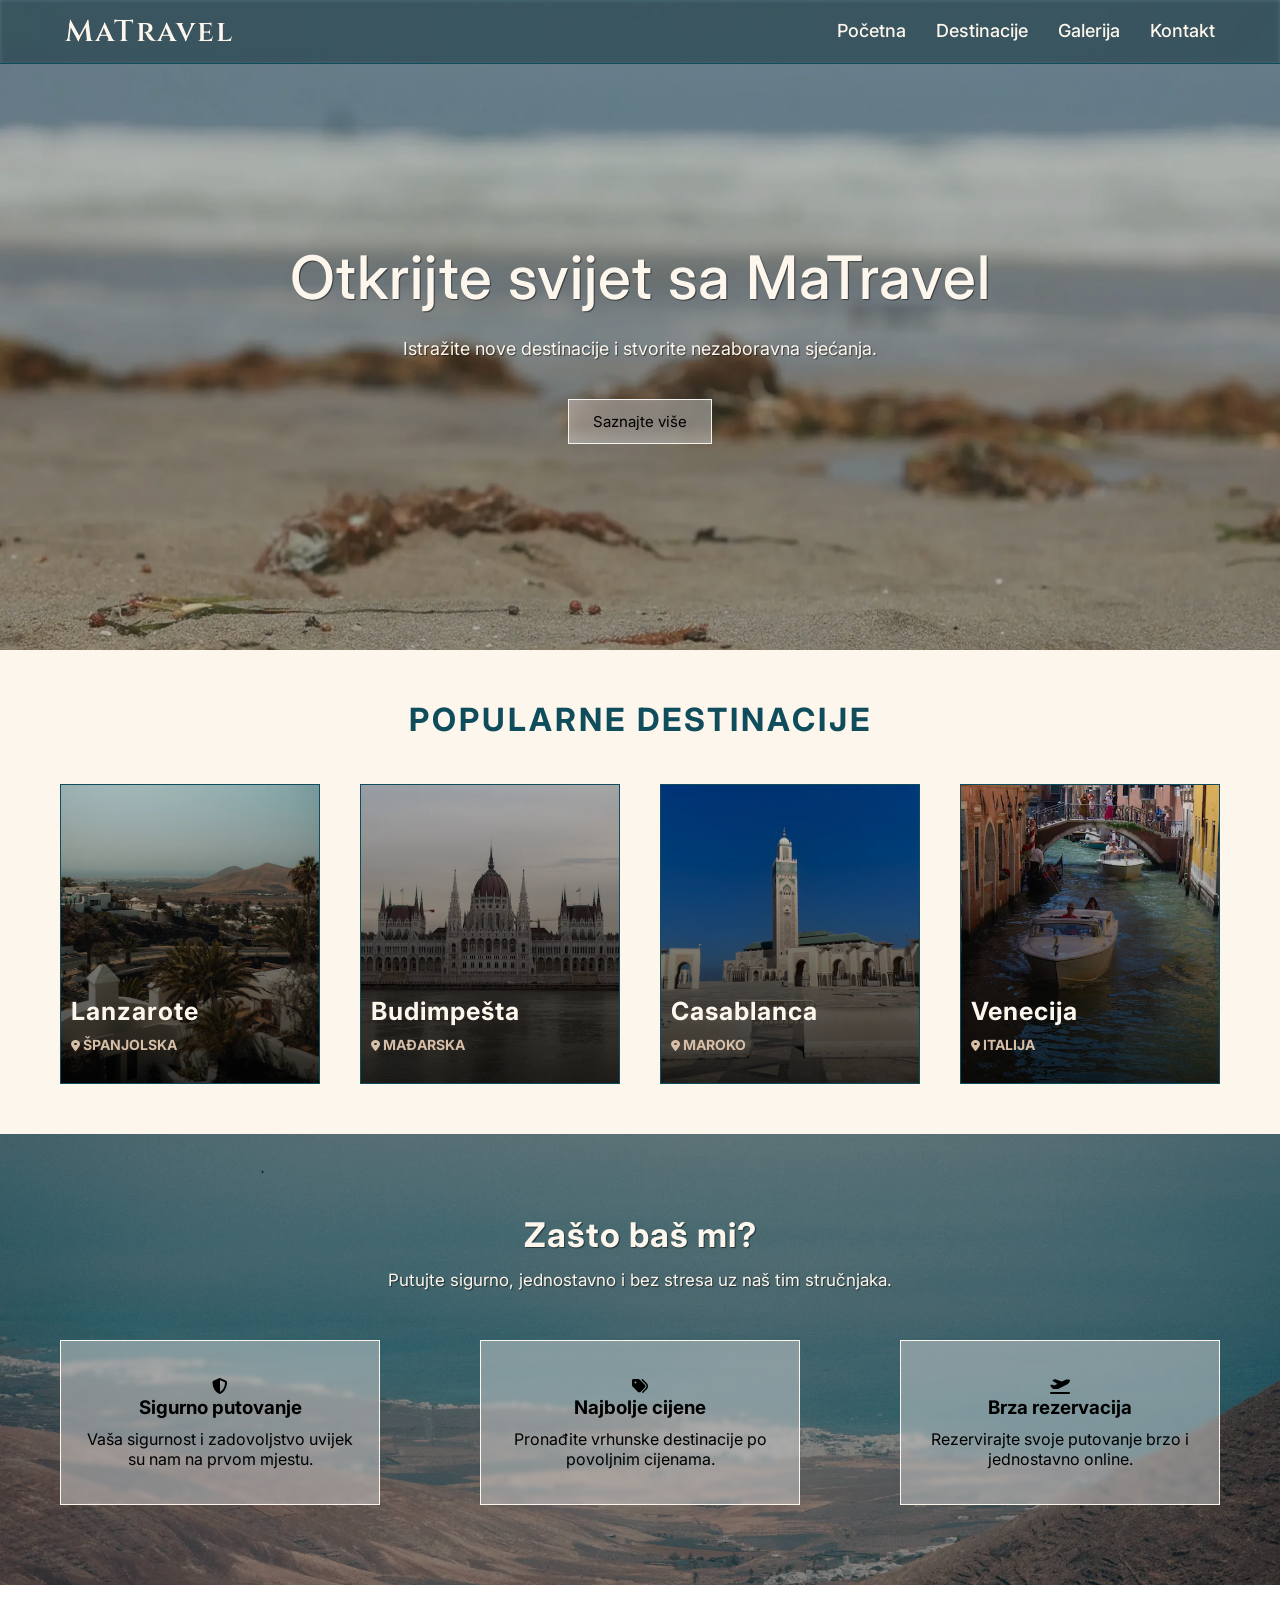
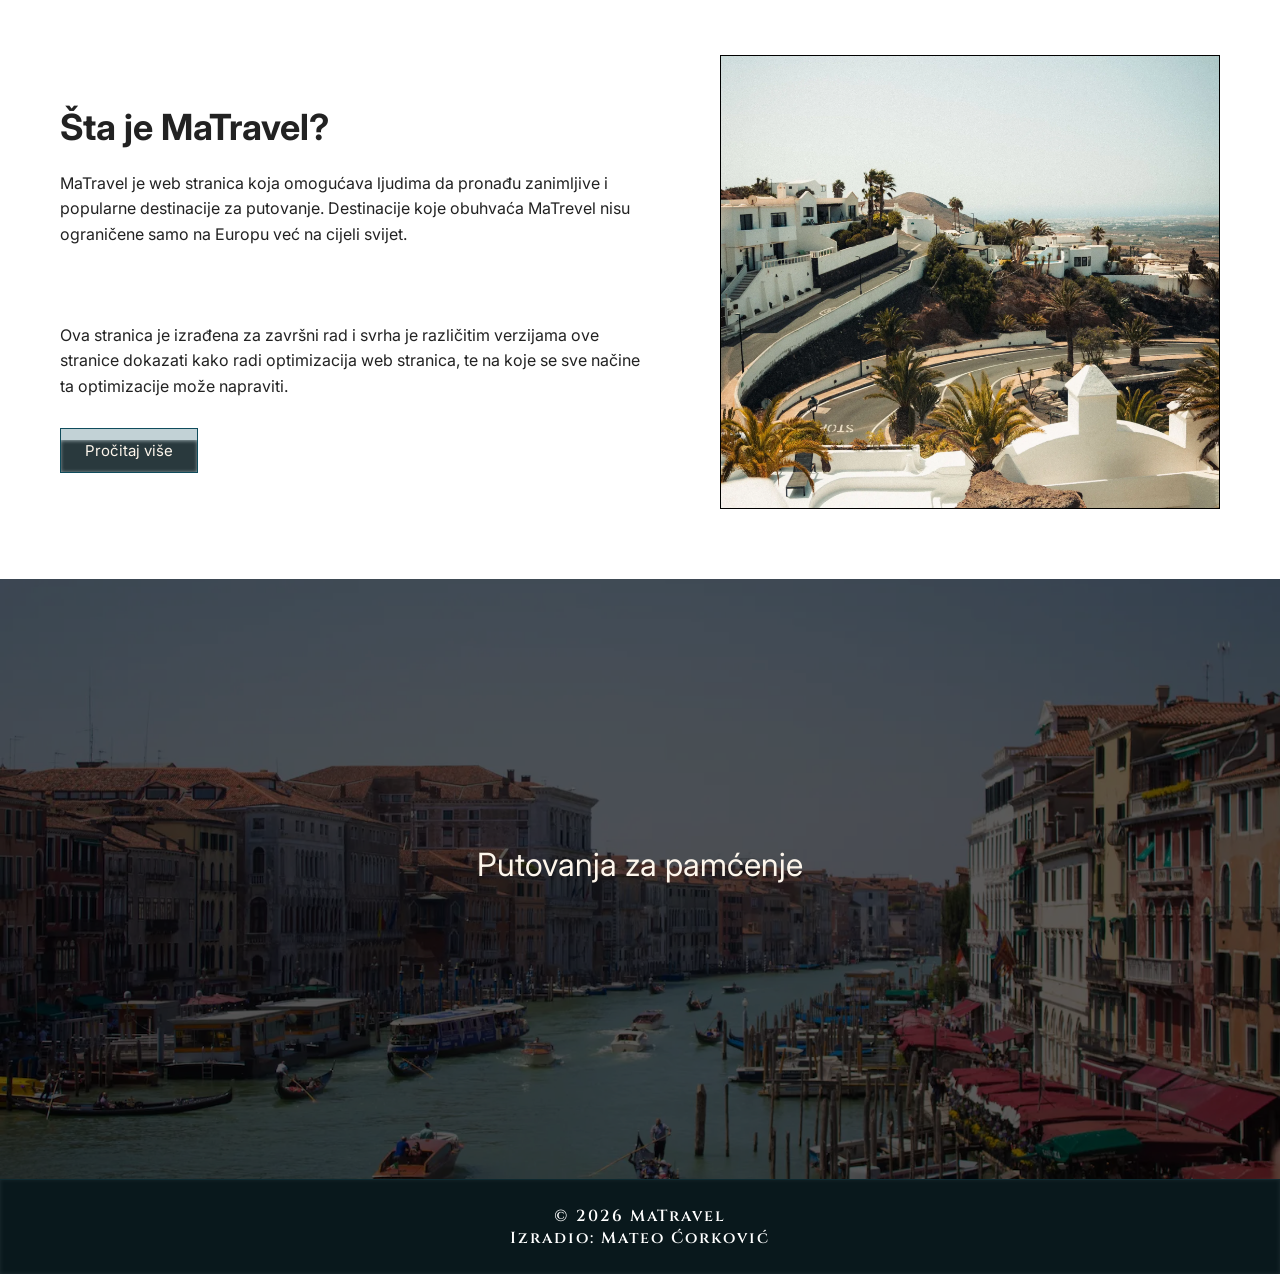
==== commit 9ec16fa8: "vdsvdsvds" ====
--- a/index.html
+++ b/index.html
@@ -10,7 +10,7 @@
     <link rel="icon" href="slike/favicon.ico" type="image/x-icon">
     <link rel="preload" as="font" href="Interfont.woff2" type="font/woff2" crossorigin>
     <link rel="preload" as="font" href="Cinzelfont.woff2" type="font/woff2" crossorigin>
-    <link rel="preload" as="style" href="https://cdnjs.cloudflare.com/ajax/libs/font-awesome/6.5.0/css/all.min.css" onload="this.onload=null;this.rel='stylesheet'">
+    <link rel="preload" as="style" href="https://cdnjs.cloudflare.com/ajax/libs/font-awesome/6.5.0/css/all.min.css" onload="this.onload=null;this.rel='stylesheet'" crossorigin>
 </head>
 <body>
     <header class="navbar">
--- a/izgledMINI.min.css
+++ b/izgledMINI.min.css
@@ -1 +1 @@
-.navigacija a.active,.navigacija a:hover{border-bottom:2px solid #e9c46a}.navbar,footer{width:100%;background:rgba(15,76,92,.25)}.destinacije,.odjeljak,.odjeljak p,footer{text-align:center}.kartica,.logo,.navigacija a,.odjeljakgumb{text-decoration:none}.naslovzastobasmi h2,.naslovzastobasmi p,.odjeljak h1,.odjeljak p{text-shadow:1px 1px 1px rgba(0,0,0,.5)}.kartica,.pocetna,.slajdshow{overflow:hidden}.navbar,.opcenito .gumb:hover{backdrop-filter:blur(2px) brightness(0.7)}.forma button:hover,.karticazasto:hover{backdrop-filter:blur(2px) brightness(1)}*{margin:0;padding:0;box-sizing:border-box}@font-face{font-family:Inter;src:url("Interfont.woff2") format("woff2");font-weight:100 900;font-style:normal;font-display:swap}@font-face{font-family:Cinzel;src:url("Cinzelfont.woff2") format("woff2");font-weight:400 900;font-style:normal;font-display:swap}body{font-family:Inter,sans-serif;color:#222;font-display:swap}.logo,footer{font-family:Cinzel,serif;font-weight:600;letter-spacing:2px}.hamburger,.logo,.navbar,.navigacija a,.odjeljak,footer{color:#fdf6ec}.container{max-width:1200px;margin:0 auto;padding:0 20px}.navbar{position:absolute;top:0;left:0;z-index:5;border-bottom:1px solid #0f4c5c}.pocetna,footer{position:relative}.navbar .container{display:flex;justify-content:space-between;align-items:center;padding:0 25px}.logo{font-size:30px}.navigacija{display:flex;gap:30px;font-family:Inter,sans-serif;font-weight:500}.navigacija a{font-size:18px;transition:.4s;border-bottom:2px solid transparent;padding:20px 0}.navigacija a:hover{color:#e9c46a}.hamburger{display:none;font-size:32px;cursor:pointer}.odjeljakgumb,footer p{font-size:15px}footer{z-index:10;backdrop-filter:blur(2px) brightness(0.1);border-top:1px solid #0f4c5c;padding:25px 0}.pocetna{height:650px;display:flex;align-items:center;justify-content:center}.overlay,.pozadinaplaza{position:absolute;height:100%;top:0;left:0;width:100%}.pozadinaplaza{object-fit:cover;z-index:1}.overlay{z-index:2;background:rgba(48,48,28,.315)}.odjeljak{position:relative;z-index:3;max-width:1050px}.odjeljak h1{font-size:60px;margin-bottom:25px}.odjeljak p{font-size:18px;margin-bottom:40px}.odjeljakgumb{display:inline-block;padding:12px 24px;background-color:#fdf6ec;color:#000;cursor:pointer;backdrop-filter:blur(22px) brightness(0.7);background:rgba(255,255,255,.4);border:1px solid #f3f3f3}.gumbdestinacije:hover,.odjeljakgumb:hover{background-color:#e9c46a;color:#000;transition:.5s;backdrop-filter:blur(2px) brightness(1);background:rgba(92,87,15,.25);border:1px solid #e9c46a;text-decoration:none}.destinacije{padding:50px 0;background-color:#fdf6ec}.destinacije h2{font-size:32px;color:#0f4c5c;margin-bottom:45px;letter-spacing:3px;text-transform:uppercase}.karticepolozaj{display:flex;justify-content:space-between;gap:30px;flex-wrap:wrap}.kartica{width:260px;height:300px;border:1px solid #0f4c5c;position:relative;display:flex;align-items:flex-end;color:#fdf6ec;cursor:pointer}.slajd img,.zoom{object-fit:cover;display:block}.tamnije{position:absolute;inset:0;background:linear-gradient(to top,rgba(0,0,0,.8),rgba(0,0,0,.1));z-index:1}.zastobasmi,.zoom{background-size:cover;background-repeat:no-repeat}.karticasadrzaj{position:relative;padding:30px 10px;z-index:2;text-align:left;transition:transform .3s}.zastobasmi::before,.zoom{position:absolute;inset:0}.zoom{width:100%;height:100%;background-position:center;transition:transform .5s;z-index:0}.kutijaslajd,.slajd img,.slajdshow{width:100%;height:600px}.karticasadrzaj h3{font-size:25px;padding-bottom:10px;letter-spacing:1px}.karticasadrzaj h4{font-size:14px;text-transform:uppercase;color:#d6bea7}.karticasadrzaj i{font-size:12px;color:#d6bea7}.kartica:hover .karticasadrzaj{transform:translateY(-6px)}.kartica:hover .tamnije{background:linear-gradient(to top,rgba(0,0,0,.9),rgba(0,0,0,.35))}.kartica:hover .zoom{transform:scale(1.1)}.zastobasmi{background-image:url("slike/zastobasmi.webp");position:relative;padding:80px 0;color:#fdf6ec;text-align:center;background-position:center 50%}.naslovzastobasmi{margin-bottom:50px}.zastobasmi::before{content:"";background:rgba(17,17,11,.493)}.naslovzastobasmi h2{font-size:34px;margin-bottom:15px;letter-spacing:1px}.naslovzastobasmi p{font-size:17px;color:#fdf6ec}.zastobasmi .container{position:relative;z-index:2}.karticezasto{display:flex;justify-content:space-between;gap:30px}.karticazasto{flex:1;max-width:320px;padding:35px 25px;transition:.5s;color:#000;backdrop-filter:blur(2px) brightness(0.9);background:rgba(255,255,255,.4);border:1px solid #fdf6ec}.karticazasto:hover{color:#fdf6ec;background:rgba(15,76,92,.25);border:1px solid #0f4c5c;transition:.5s}.poruka,.slajd::before{background:rgba(0,0,0,.4)}.budimpesta:hover,.lanzarote:hover,.venecija:hover{transition:.5s ease-in-out}.karticazasto p{padding-top:10px}.prazno{margin-top:60px}.slajdshow{position:relative;contain:size layout paint}.kutijaslajd{position:relative;contain:layout paint}.destinacijaslika::before,.poruka,.slajd,.slajd::before{position:absolute;inset:0}.slajd{height:100%;width:100%;opacity:0;transition:opacity .8s}.skriveno,.skriveno2{opacity:0;transition:1s}.slajd.active{opacity:1}.slajd::before{content:"";z-index:1}.slajd img{transform:scale(1.05);transition:transform 1s}.slajd.active img{transform:scale(1)}.poruka{z-index:2;font-size:32px;display:flex;justify-content:center;align-items:center;color:#fdf6ec;padding-bottom:30px}.destinacijaslika,.karticaugaleriji{position:relative;overflow:hidden}.skriveno{transform:translateY(50px)}.skriveno2{transform:translateY(-50px)}.pokazi{opacity:1;transform:translateY(0)}.opcenito{display:flex;align-items:center;justify-content:space-between;padding:70px 0}.opcenitotekst{width:50%}.opcenito h2{font-size:36px;margin-bottom:22px}.opcenito p{font-size:16px;line-height:1.6;margin-bottom:12px}.forma button,.gumbdestinacije,.opcenito .gumb{color:#fdf6ec;font-size:15px;cursor:pointer;text-decoration:none}.opcenitoslika{width:50%;display:flex;justify-content:right;align-items:right}.opcenitoslika img{width:90%;max-width:500px;border:1px solid #000;object-fit:contain}.gumbklasa{margin-top:40px}.forma button,.opcenito .gumb{padding:12px 24px;border:1px solid #0f4c5c;backdrop-filter:blur(2px) brightness(0.2);background:rgba(15,76,92,.25)}.opcenito .gumb:hover{background-color:#e9c46a;color:#000;transition:.5s;text-decoration:none;background:rgba(122,116,23,.5);border:1px solid #e9c46a}img,video{max-width:100%;height:auto}video{pointer-events:none}.tamnija{backdrop-filter:blur(2px) brightness(0.32);background-color:#3e5762;border-bottom:1px solid #0f4c5c}.destinacijeskrol{display:flex;align-items:center;justify-content:space-between;height:404px;gap:1px}.destinacijaslika,.okvir{height:350px;border:1px solid #000}.destinacijaslika{flex:1;background-size:cover;background-position:center}.destinacijaslika::before{content:""}.destinacijaslika:hover::before{background:linear-gradient(to top,rgba(0,0,0,.5),rgba(0,0,0,.1))}.destinacijatekst{flex:1}.okvir{padding:30px}.gumbdestinacije{display:inline-block;padding:12px 24px;backdrop-filter:blur(22px) brightness(0.7);background:#0f4c5c;border:1px solid #000}.destinacijatekst h2{font-size:32px;margin-bottom:10px}.destinacijatekst h4{font-size:16px;margin-bottom:20px;text-transform:uppercase;color:#0f4c5c}.destinacijatekst h3{font-size:18px;margin-bottom:10px;letter-spacing:1px}.destinacijatekst p{padding-bottom:20px}.info{display:flex;justify-content:space-between;align-items:center}.reverse{flex-direction:row-reverse}.lanzarote:hover{background-image:url("slike/lanzarote/lanzarote2.webp")}.budimpesta:hover{background-image:url("slike/budimpesta/budimpesta2.webp")}.venecija:hover{background-image:url("slike/venecija/IMG_3850.webp")}h1{padding-top:35px;letter-spacing:1px;font-size:36px;font-weight:500}.galerijaslika{display:grid;grid-template-columns:repeat(3,1fr);grid-auto-rows:270px;gap:2px;margin-top:20px;margin-bottom:30px}.karticaugaleriji img{width:100%;height:100%;border:1px solid #000;object-fit:cover;transition:transform .3s;cursor:pointer}.karticaugaleriji img:hover{transform:scale(1.05);border:1px solid #000}.karticaugaleriji.duplo{grid-row:span 2}.kontakt{display:grid;grid-template-columns:1.6fr 1fr;gap:60px;margin-top:150px;margin-bottom:40px;border:1px solid #000;background-color:#d6bea754}.forma,.pedesetposto{gap:10px;display:flex}.kontaktlijevo{padding:30px}.kontaktdesno{padding:20px}.forma{flex-direction:column;width:100%}.forma input,.forma textarea{padding:10px;border:1px solid #000;outline:0}.unutrasnjost{display:flex;flex-direction:column;flex:1}.forma button:hover{background-color:#e9c46a;color:#000;transition:.5s;background:rgba(92,87,15,.25);border:1px solid #ccab57;text-decoration:none}.infokontakt{font-size:18px;padding-top:60px;padding-bottom:50px}.infokontakt i{font-size:30px;padding-right:20px}.kontaktinfo h3{font-size:23px;padding-top:20px;padding-bottom:40px;color:#0f4c5c}.kontaktinfo h2{font-size:30px;letter-spacing:1px}.drustvenemreze i{font-size:30px;padding-right:10px}html{scroll-behavior:smooth}@media (max-width:1270px){.container{padding:0 20px}.karticepolozaj{justify-content:center}.kartica{width:calc(50% - 20px)}.galerijaslika{grid-auto-rows:200px}.infokontakt{padding-top:40px;padding-bottom:40px}.kontakt{gap:10px}}@media (max-width:768px){.destinacijeskrol,.naslovzastobasmi{margin-bottom:15px}.navbar .container{padding:10px 20px}.hamburger{display:block;font-size:30px;cursor:pointer;z-index:5}.navigacija{position:absolute;left:0;top:100%;right:0;flex-direction:column;background:rgba(15,76,92,.95);backdrop-filter:blur(10px);overflow:hidden;max-height:0;transition:max-height .4s}.navigacija a{padding:15px;text-align:center;width:100%}.navigacija.active{max-height:500px;position:fixed;gap:20px;background:#3e5762}.pocetna{height:450px}.slajd,.slajdshow{height:480px}.odjeljak{margin-top:60px}.odjeljak h1{font-size:38px}.odjeljak p{font-size:16px}.kartica{width:90%}.karticazasto{flex-direction:column;align-items:center;max-width:100%;width:90%}.opcenito{flex-direction:column;text-align:center;gap:30px}.destinacijaslika,.opcenitoslika{display:none}.opcenitotekst{text-align:left;width:90%}.karticezasto{flex-direction:column;align-items:center;gap:10px}.destinacijeskrol{flex-direction:column;margin-top:15px;height:auto}.okvir{padding:15px;height:auto}.galerijaslika{grid-template-columns:repeat(2,1fr);grid-auto-rows:170px}.karticaugaleriji.duplo{grid-row:span 2}.kontakt{grid-template-columns:1fr;gap:10px;margin-top:80px}.pedesetposto{flex-direction:column}.forma{padding:0 10px}.infokontakt{padding:7px 0}.kontaktlijevo{padding:20px 30px 0}.kontaktinfo h3{padding-bottom:10px}.zastobasmi{background-image:url("slike/zastobasmimobitel.webp")}}+.navigacija a.active,.navigacija a:hover{border-bottom:2px solid #e9c46a}.hamburger,.logo,.navbar,.navigacija a,.odjeljak{color:#fdf6ec}.destinacije,.odjeljak,.odjeljak p,footer{text-align:center}.kartica,.logo,.navigacija a,.odjeljakgumb{text-decoration:none}.naslovzastobasmi h2,.naslovzastobasmi p,.odjeljak h1,.odjeljak p{text-shadow:1px 1px 1px rgba(0,0,0,.5)}.kartica,.pocetna,.slajdshow{overflow:hidden}.navbar,.opcenito .gumb:hover{backdrop-filter:blur(2px) brightness(0.7)}.forma button:hover,.karticazasto:hover{backdrop-filter:blur(2px) brightness(1)}*{margin:0;padding:0;box-sizing:border-box}@font-face{font-family:Inter;src:url("Interfont.woff2") format("woff2");font-weight:100 900;font-style:normal;font-display:swap}@font-face{font-family:Cinzel;src:url("Cinzelfont.woff2") format("woff2");font-weight:400 900;font-style:normal;font-display:swap}body{font-family:Inter,sans-serif;color:#222;font-display:swap}.logo,footer{font-family:Cinzel,serif;font-weight:600;letter-spacing:2px}.container{max-width:1200px;margin:0 auto;padding:0 20px}.navbar{width:100%;position:absolute;top:0;left:0;z-index:5;background:rgba(15,76,92,.25);border-bottom:1px solid #0f4c5c}.pocetna,footer{position:relative}.navbar .container{display:flex;justify-content:space-between;align-items:center;padding:0 25px}.logo{font-size:30px}.navigacija{display:flex;gap:30px;font-family:Inter,sans-serif;font-weight:500}.navigacija a{font-size:18px;transition:.4s;border-bottom:2px solid transparent;padding:20px 0}.navigacija a:hover{color:#e9c46a}.hamburger{display:none;font-size:32px;cursor:pointer}footer{z-index:10;width:100%;backdrop-filter:blur(2px) brightness(0.1);background:#08191de8;border-top:1px solid #0e2930;color:#fff;padding:25px 0}footer p{font-size:16px}.pocetna{height:650px;display:flex;align-items:center;justify-content:center}.overlay,.pozadinaplaza{position:absolute;height:100%;top:0;left:0;width:100%}.pozadinaplaza{object-fit:cover;z-index:1}.overlay{z-index:2;background:rgba(48,48,28,.315)}.odjeljak{position:relative;z-index:3;max-width:1050px}.odjeljak h1{font-size:60px;margin-bottom:25px}.odjeljak p{font-size:18px;margin-bottom:40px}.odjeljakgumb{display:inline-block;padding:12px 24px;background-color:#fdf6ec;color:#000;font-size:15px;cursor:pointer;backdrop-filter:blur(22px) brightness(0.7);background:rgba(255,255,255,.4);border:1px solid #f3f3f3}.gumbdestinacije:hover,.odjeljakgumb:hover{background-color:#e9c46a;color:#000;transition:.5s;backdrop-filter:blur(2px) brightness(1);background:rgba(92,87,15,.25);border:1px solid #e9c46a;text-decoration:none}.kartica,.karticazasto:hover,.opcenito .gumb{border:1px solid #0f4c5c}.destinacije{padding:50px 0;background-color:#fdf6ec}.destinacije h2{font-size:32px;color:#0f4c5c;margin-bottom:45px;letter-spacing:3px;text-transform:uppercase}.karticepolozaj{display:flex;justify-content:space-between;gap:30px;flex-wrap:wrap}.kartica{width:260px;height:300px;position:relative;display:flex;align-items:flex-end;color:#fdf6ec;cursor:pointer}.slajd img,.zoom{object-fit:cover;display:block}.tamnije{position:absolute;inset:0;background:linear-gradient(to top,rgba(0,0,0,.8),rgba(0,0,0,.1));z-index:1}.zastobasmi,.zoom{background-size:cover;background-repeat:no-repeat}.karticasadrzaj{position:relative;padding:30px 10px;z-index:2;text-align:left;transition:transform .3s}.zastobasmi::before,.zoom{position:absolute;inset:0}.zoom{width:100%;height:100%;background-position:center;transition:transform .5s;z-index:0}.kutijaslajd,.slajd img,.slajdshow{width:100%;height:600px}.karticasadrzaj h3{font-size:25px;padding-bottom:10px;letter-spacing:1px}.karticasadrzaj h4{font-size:14px;text-transform:uppercase;color:#d6bea7}.karticasadrzaj i{font-size:12px;color:#d6bea7}.kartica:hover .karticasadrzaj{transform:translateY(-6px)}.kartica:hover .tamnije{background:linear-gradient(to top,rgba(0,0,0,.9),rgba(0,0,0,.35))}.kartica:hover .zoom{transform:scale(1.1)}.zastobasmi{background-image:url("slike/zastobasmi.webp");position:relative;padding:80px 0;color:#fdf6ec;text-align:center;background-position:center 50%}.naslovzastobasmi{margin-bottom:50px}.zastobasmi::before{content:"";background:rgba(17,17,11,.493)}.naslovzastobasmi h2{font-size:34px;margin-bottom:15px;letter-spacing:1px}.naslovzastobasmi p{font-size:17px;color:#fdf6ec}.zastobasmi .container{position:relative;z-index:2}.karticezasto{display:flex;justify-content:space-between;gap:30px}.karticazasto{flex:1;max-width:320px;padding:35px 25px;transition:.5s;color:#000;backdrop-filter:blur(2px) brightness(0.9);background:rgba(255,255,255,.4);border:1px solid #fdf6ec}.karticazasto:hover{color:#fdf6ec;background:rgba(15,76,92,.25);transition:.5s}.forma button,.opcenito .gumb{backdrop-filter:blur(2px) brightness(0.2)}.poruka,.slajd::before{background:rgba(0,0,0,.4)}.karticazasto p{padding-top:10px}.prazno{margin-top:60px}.slajdshow{position:relative;contain:size layout paint}.kutijaslajd{position:relative;contain:layout paint}.destinacijaslika::before,.poruka,.slajd,.slajd::before{position:absolute;inset:0}.slajd{height:100%;width:100%;opacity:0;transition:opacity .8s}.skriveno,.skriveno2{opacity:0;transition:1s}.slajd.active{opacity:1}.slajd::before{content:"";z-index:1}.slajd img{transform:scale(1.05);transition:transform 1s}.slajd.active img{transform:scale(1)}.poruka{z-index:2;font-size:32px;display:flex;justify-content:center;align-items:center;color:#fdf6ec;padding-bottom:30px}.destinacijaslika,.karticaugaleriji{position:relative;overflow:hidden}.gumbdestinacije,.opcenito .gumb{color:#fdf6ec;font-size:15px;cursor:pointer;text-decoration:none}.skriveno{transform:translateY(50px)}.skriveno2{transform:translateY(-50px)}.pokazi{opacity:1;transform:translateY(0)}.opcenito{display:flex;align-items:center;justify-content:space-between;padding:70px 0}.opcenitotekst{width:50%}.opcenito h2{font-size:36px;margin-bottom:22px}.opcenito p{font-size:16px;line-height:1.6;margin-bottom:12px}.opcenitoslika{width:50%;display:flex;justify-content:right;align-items:right}.opcenitoslika img{width:90%;max-width:500px;border:1px solid #000;object-fit:contain}.gumbklasa{margin-top:40px}.opcenito .gumb{padding:12px 24px;background:rgba(15,76,92,.25)}.opcenito .gumb:hover{background-color:#e9c46a;color:#000;transition:.5s;text-decoration:none;background:rgba(122,116,23,.5);border:1px solid #e9c46a}img,video{max-width:100%;height:auto}video{pointer-events:none}.tamnija{backdrop-filter:blur(2px) brightness(0.32);background-color:#3e5762;border-bottom:1px solid #0f4c5c}.destinacijeskrol{display:flex;align-items:center;justify-content:space-between;height:404px;gap:1px}.destinacijaslika,.okvir{height:350px;border:1px solid #000}.destinacijaslika{flex:1;background-size:cover;background-position:center}.destinacijaslika::before{content:""}.destinacijaslika:hover::before{background:linear-gradient(to top,rgba(0,0,0,.5),rgba(0,0,0,.1))}.destinacijatekst{flex:1}.okvir{padding:30px}.gumbdestinacije{display:inline-block;padding:12px 24px;backdrop-filter:blur(22px) brightness(0.7);background:#0f4c5c;border:1px solid #000}.budimpesta,.casablanca,.lanzarote,.venecija{background-size:cover}.destinacijatekst h2{font-size:32px;margin-bottom:10px}.destinacijatekst h3{font-size:16px;margin-bottom:20px;text-transform:uppercase;color:#0f4c5c}.destinacijatekst h4{font-size:18px;margin-bottom:10px;letter-spacing:1px}.destinacijatekst p{padding-bottom:20px}.info{display:flex;justify-content:space-between;align-items:center}.reverse{flex-direction:row-reverse}.lanzarote{background-image:url("slike/lanzarote/lanzarote800.webp")}.lanzarote:hover{background-image:url("slike/lanzarote/lanzarote2.webp");opacity:.9}.budimpesta{background-image:url("slike/budimpesta/budimpesta800.webp")}.budimpesta:hover{background-image:url("slike/budimpesta/budimpesta2.webp");opacity:.9}.venecija{background-image:url("slike/venecija/venecija800.webp")}.venecija:hover{background-image:url("slike/venecija/IMG_3850mobitel.webp");opacity:.9}.casablanca{background-image:url("slike/casablanca/casablanca800.webp")}.casablanca:hover{background-image:url("slike/casablanca/casablanca2.webp");opacity:.9}h1{padding-top:35px;letter-spacing:1px;font-size:36px;font-weight:500}.galerijaslika{display:grid;grid-template-columns:repeat(3,1fr);grid-auto-rows:270px;gap:2px;margin-top:20px;margin-bottom:30px}.karticaugaleriji img{width:100%;height:100%;border:1px solid #000;object-fit:cover;transition:transform .3s;cursor:pointer}.karticaugaleriji img:hover{transform:scale(1.05);border:1px solid #000}.karticaugaleriji.duplo{grid-row:span 2}.kontakt{display:grid;grid-template-columns:1.6fr 1fr;gap:60px;margin-top:150px;margin-bottom:40px;border:1px solid #000;background-color:#d6bea754}.forma,.pedesetposto{gap:10px;display:flex}.kontaktlijevo{padding:30px}.kontaktdesno{padding:20px}.forma{flex-direction:column;width:100%}.forma input,.forma textarea{padding:10px;border:1px solid #000;outline:0}.unutrasnjost{display:flex;flex-direction:column;flex:1}.forma button{padding:12px 24px;border:1px solid #0f4c5c;color:#fdf6ec;font-size:15px;text-decoration:none;cursor:pointer;background:rgba(11,41,49,.25)}.forma button:hover{background-color:#e9c46a;color:#000;transition:.5s;background:rgba(92,87,15,.25);border:1px solid #ccab57;text-decoration:none}.infokontakt{font-size:18px;padding-top:60px;padding-bottom:50px}.infokontakt i{font-size:30px;padding-right:20px}.kontaktinfo h3{font-size:23px;padding-top:20px;padding-bottom:40px;color:#0f4c5c}.kontaktinfo h2{font-size:30px;letter-spacing:1px}.drustvenemreze i{font-size:30px;padding-right:10px}html{scroll-behavior:smooth}@media (max-width:1270px){.container{padding:0 20px}.karticepolozaj{justify-content:center}.kartica{width:calc(50% - 20px)}.galerijaslika{grid-auto-rows:200px}.infokontakt{padding-top:40px;padding-bottom:40px}.kontakt{gap:10px}}@media (max-width:768px){.destinacijeskrol,.naslovzastobasmi{margin-bottom:15px}.navbar .container{padding:10px 20px}.hamburger{display:block;font-size:30px;cursor:pointer;z-index:5}.navigacija{position:absolute;left:0;top:100%;right:0;flex-direction:column;background:rgba(15,76,92,.95);backdrop-filter:blur(10px);overflow:hidden;max-height:0;transition:max-height .4s}.navigacija a{padding:15px;text-align:center;width:100%}.navigacija.active{max-height:500px;position:fixed;gap:20px;background:#3e5762}.pocetna{height:450px}.slajd,.slajdshow{height:480px}.odjeljak{margin-top:60px}.odjeljak h1{font-size:38px}.odjeljak p{font-size:16px}.kartica{width:90%}.karticazasto{flex-direction:column;align-items:center;max-width:100%;width:90%}.opcenito{flex-direction:column;text-align:center;gap:30px}.destinacijaslika,.opcenitoslika{display:none}.opcenitotekst{text-align:left;width:90%}.karticezasto{flex-direction:column;align-items:center;gap:10px}.destinacijeskrol{flex-direction:column;margin-top:15px;height:auto}.okvir{padding:15px;height:auto}.galerijaslika{grid-template-columns:repeat(2,1fr);grid-auto-rows:170px}.karticaugaleriji.duplo{grid-row:span 2}.kontakt{grid-template-columns:1fr;gap:10px;margin-top:80px}.pedesetposto{flex-direction:column}.forma{padding:0 10px}.infokontakt{padding:7px 0}.kontaktlijevo{padding:20px 30px 0}.kontaktinfo h3{padding-bottom:10px}.zastobasmi{background-image:url("slike/zastobasmimobitel.webp")}}
